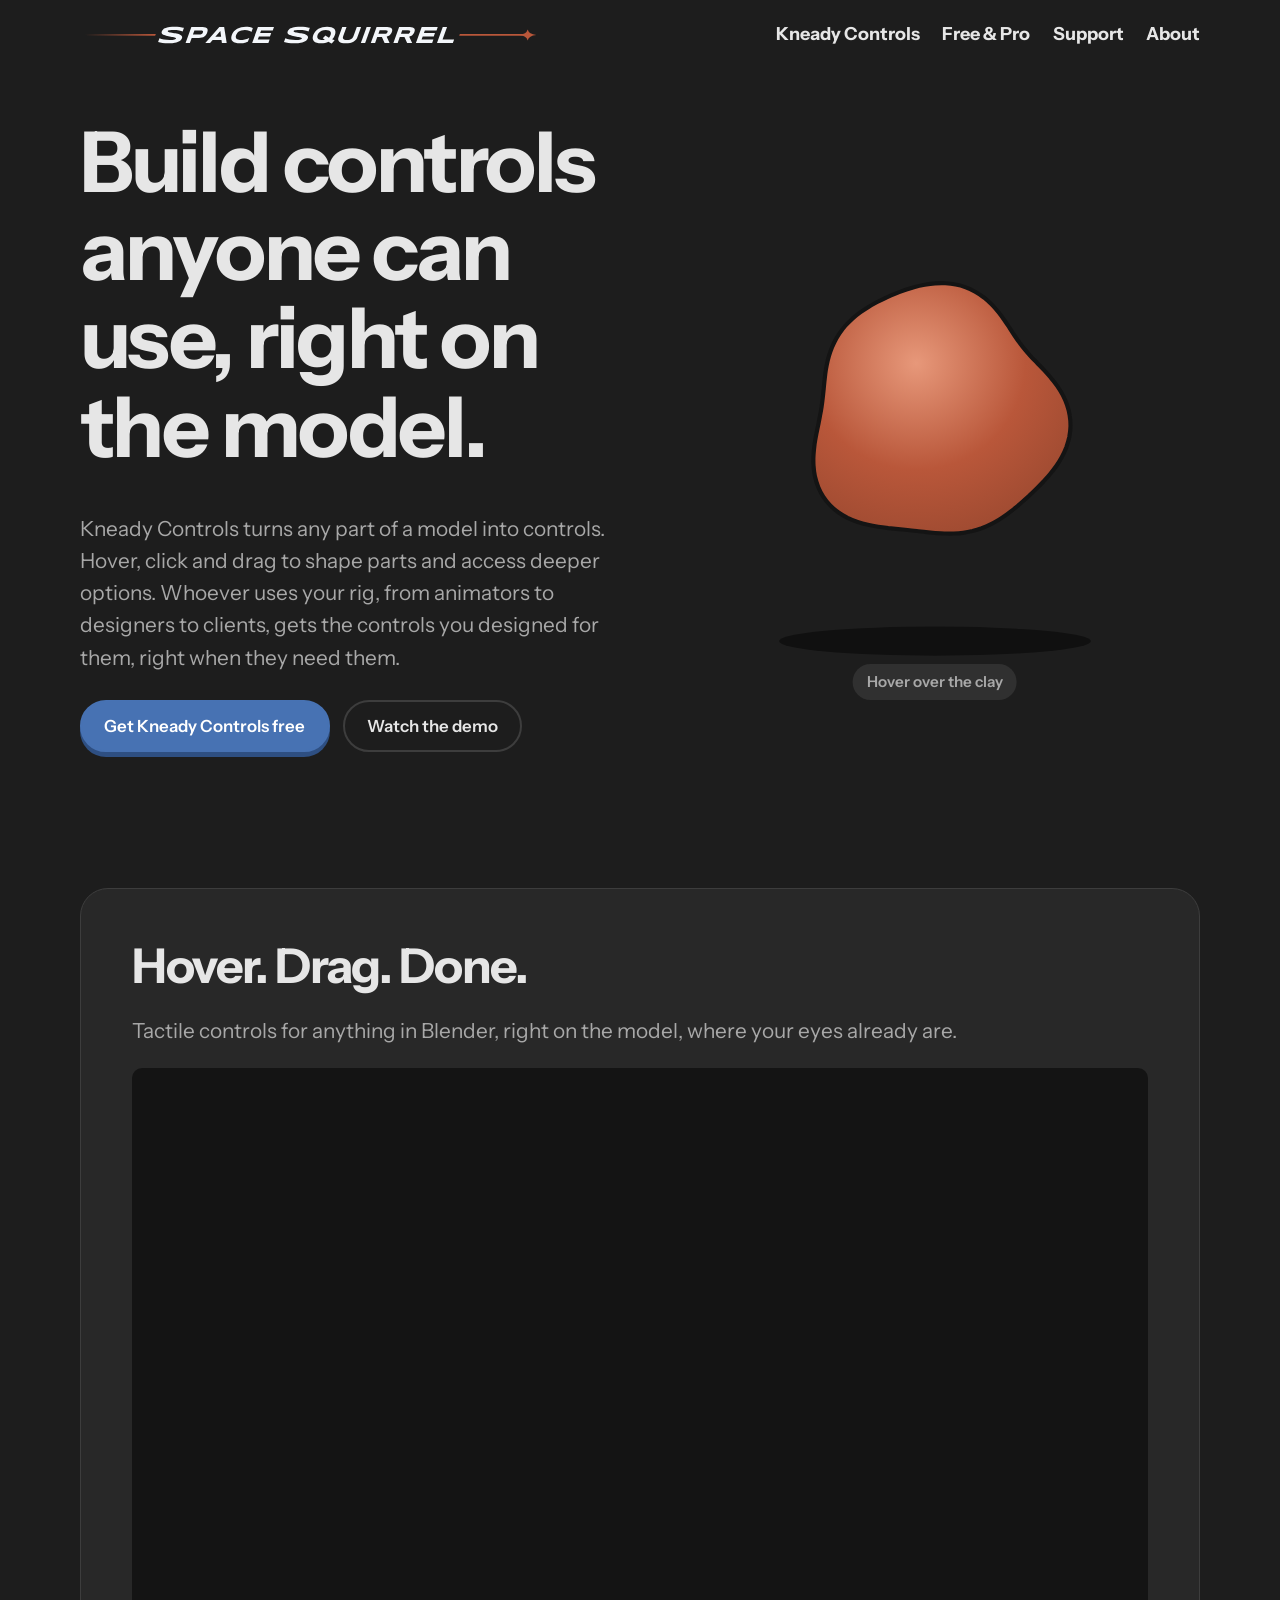
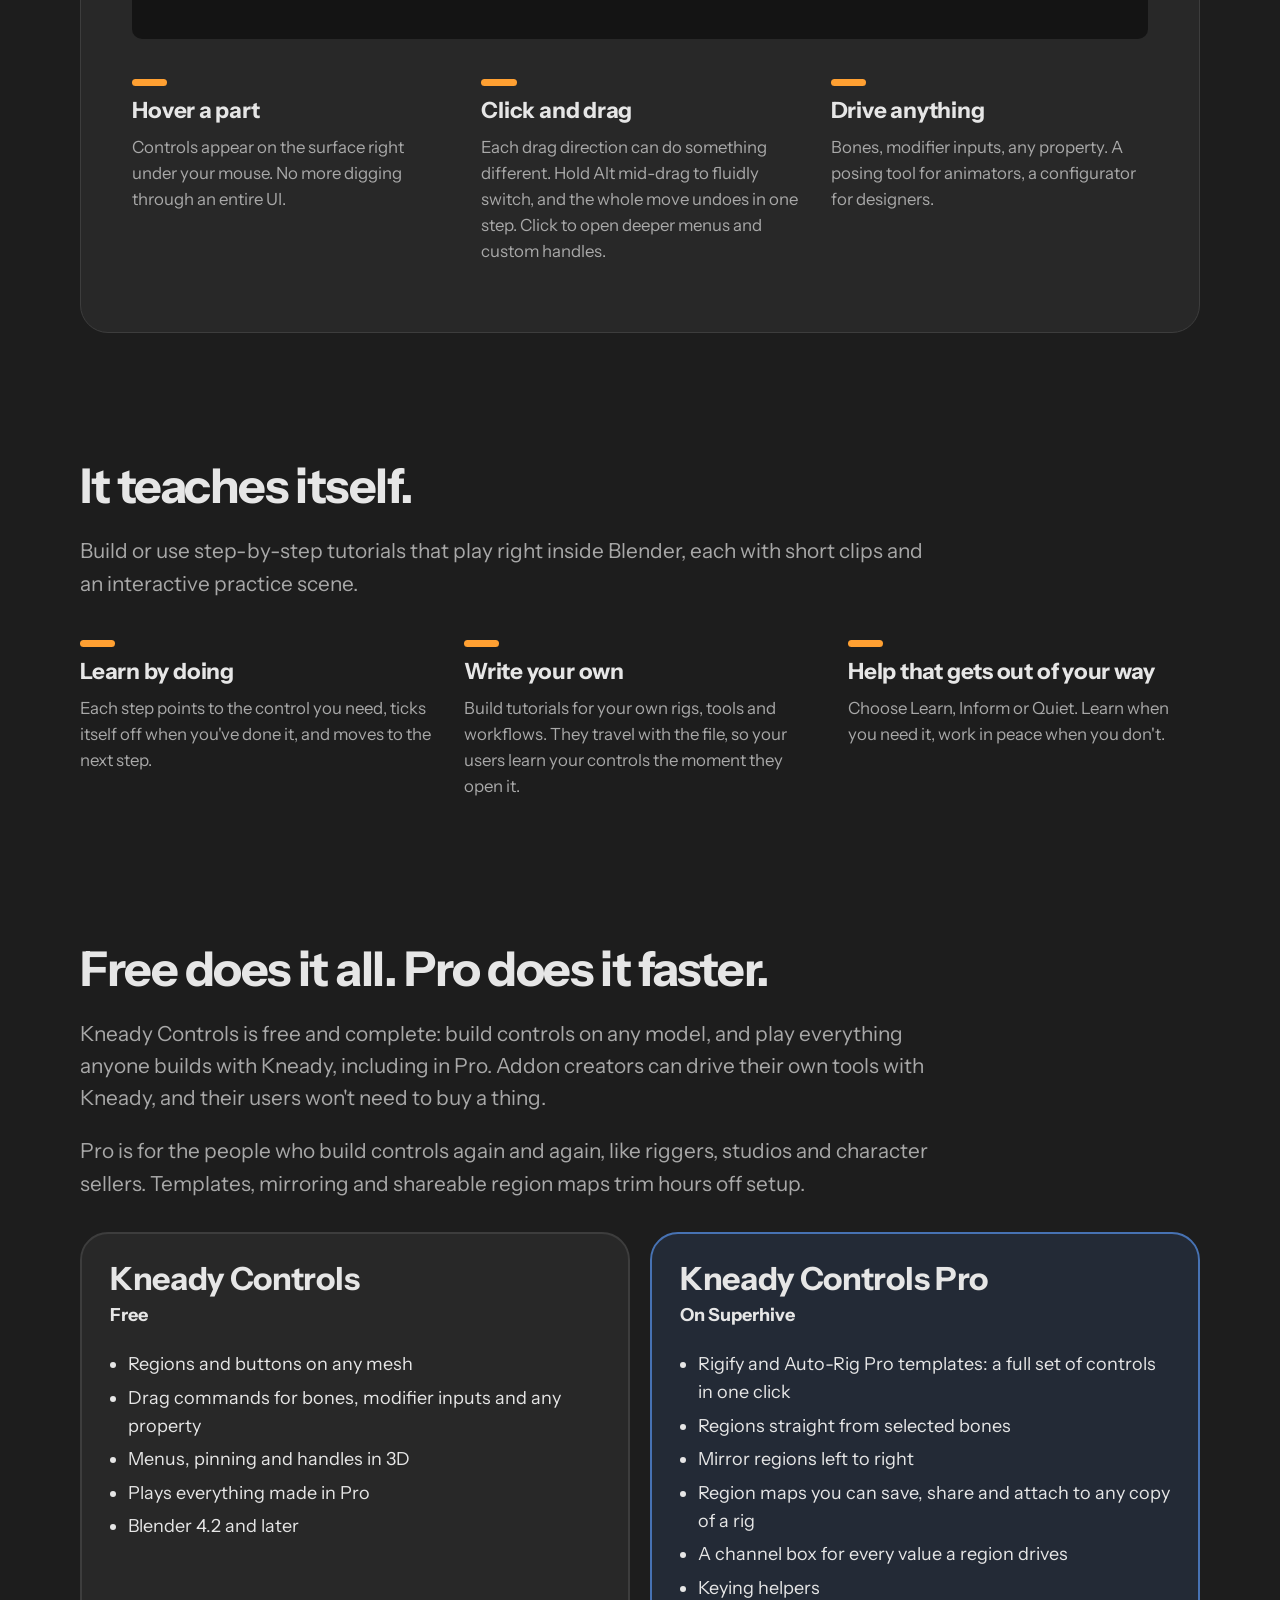
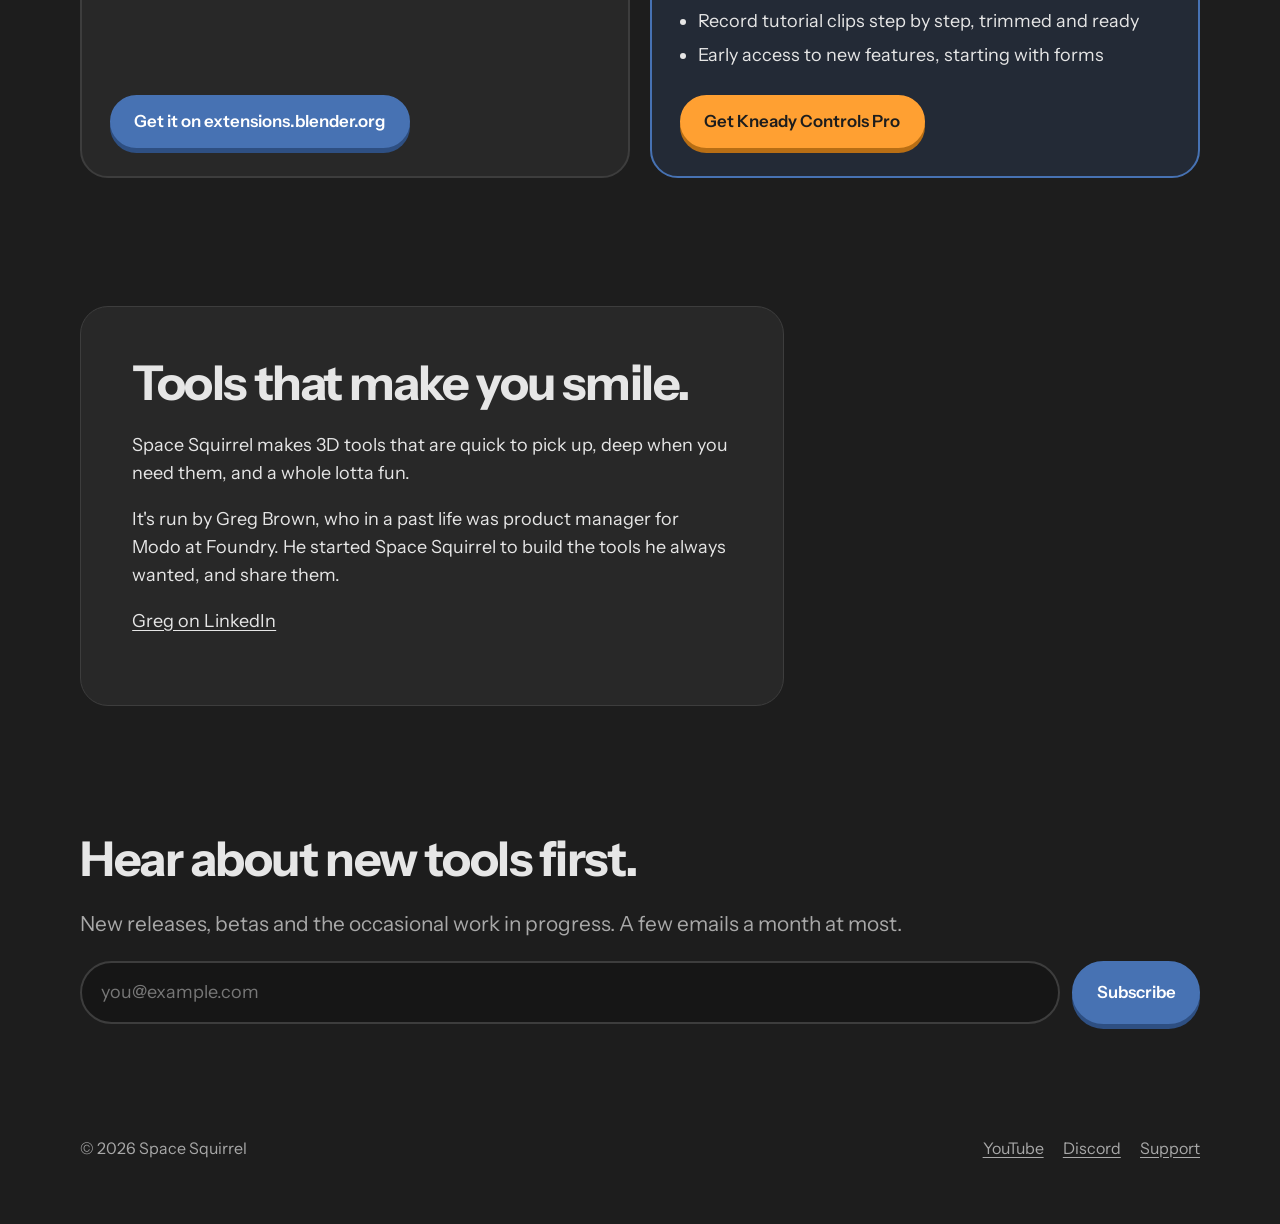
==== index.html @ d14e98fe "Update help levels copy Co-Authored-By: Claude Opus 5.5 <noreply@anthropic.com> Claude-Session: http" ====
<!doctype html>
<html lang="en">
<head>
<meta charset="utf-8">
<meta name="viewport" content="width=device-width, initial-scale=1">
<title>Kneady Controls for Blender — Space Squirrel</title>
<meta name="description" content="Kneady Controls: tactile controls for anything in Blender. Hover any part of your model and drag to shape it. Free, with Kneady Controls Pro for riggers and studios.">
<link rel="icon" href="favicon.svg" type="image/svg+xml">
<meta property="og:title" content="Kneady Controls — build controls anyone can use, right on the model">
<meta property="og:description" content="Hover any part of your model and drag to shape it. Free on extensions.blender.org.">
<meta property="og:url" content="https://spacesquirrel.studio/">
<link rel="preconnect" href="https://fonts.googleapis.com">
<link rel="preconnect" href="https://fonts.gstatic.com" crossorigin>
<link href="https://fonts.googleapis.com/css2?family=Instrument+Sans:wght@400;500;600;700&display=swap" rel="stylesheet">
<link rel="stylesheet" href="style.css?v=943200">
</head>
<body>
<div class="wrap">
  <header class="site-head">
    <a class="wordmark" href="/"><img src="brand/spacesquirrel_wordmark_white_terra.svg" alt="Space Squirrel" height="30"></a>
    <nav class="site-nav" aria-label="Main">
      <a href="#kneady">Kneady Controls</a>
      <a href="#pricing">Free &amp; Pro</a>
      <a href="support.html">Support</a>
      <a href="#about">About</a>
    </nav>
  </header>

  <main>
    <section class="hero" aria-labelledby="hero-title">
      <div>
        <h1 id="hero-title">Build controls anyone can use, right on the model.</h1>
        <p class="lede">Kneady Controls turns any part of a model into controls. Hover, click and drag to shape parts and access deeper options. Whoever uses your rig, from animators to designers to clients, gets the controls you designed for them, right when they need them.</p>
        <div class="actions">
          <!-- TODO: link to the Kneady page on extensions.blender.org -->
          <a class="btn btn-main" href="#pricing">Get Kneady Controls free</a>
          <a class="btn btn-quiet" href="#kneady">Watch the demo</a>
        </div>
      </div>
      <div class="clay-stage" tabindex="0" role="application" aria-label="A Kneady control to try: arrow keys squash and stretch the clay, Enter opens the shape palette, 1 to 4 pick a shape">
        <svg viewBox="0 0 500 500" aria-hidden="true">
          <defs>
            <radialGradient id="clayLight" cx="0.4" cy="0.32" r="0.85">
              <stop offset="0" stop-color="#E7987A"/>
              <stop offset="0.5" stop-color="#B9573A"/>
              <stop offset="1" stop-color="#93452D"/>
            </radialGradient>
          </defs>
          <ellipse cx="250" cy="452" rx="150" ry="14" fill="#000" opacity=".45"/>
          <path id="clay" fill="url(#clayLight)" stroke="#141414" stroke-width="4" stroke-linejoin="round" stroke-miterlimit="12"/>
          <g id="clayButton" transform="translate(250,235)" role="button" aria-label="Change shape">
            <circle r="30" fill="#E6E6E6" stroke="#141414" stroke-width="4"/>
            <path id="clayButtonIcon" fill="#B9573A"/>
          </g>
        </svg>
        <span class="clay-hint">Hover over the clay</span>
      </div>
    </section>

    <section id="kneady" aria-labelledby="kneady-title">
      <div class="band">
        <h2 id="kneady-title">Hover. Drag. Done.</h2>
        <p class="lede">Tactile controls for anything in Blender, right on the model, where your eyes already are.</p>
        <!-- TODO: replace VIDEO_ID with the demo video's YouTube ID -->
        <iframe class="video" src="https://www.youtube-nocookie.com/embed/VIDEO_ID" title="Kneady Controls demo" loading="lazy" allow="accelerometer; encrypted-media; gyroscope; picture-in-picture" allowfullscreen></iframe>
        <div class="does">
          <div>
            <h3>Hover a part</h3>
            <p>Controls appear on the surface right under your mouse. No more digging through an entire UI.</p>
          </div>
          <div>
            <h3>Click and drag</h3>
            <p>Each drag direction can do something different. Hold Alt mid-drag to fluidly switch, and the whole move undoes in one step. Click to open deeper menus and custom handles.</p>
          </div>
          <div>
            <h3>Drive anything</h3>
            <p>Bones, modifier inputs, any property. A posing tool for animators, a configurator for designers.</p>
          </div>
        </div>
      </div>
    </section>

    <section id="tutorials" aria-labelledby="tutorials-title">
      <h2 id="tutorials-title">It teaches itself.</h2>
      <p class="lede">Build or use step-by-step tutorials that play right inside Blender, each with short clips and an interactive practice scene.</p>
      <div class="does">
        <div>
          <h3>Learn by doing</h3>
          <p>Each step points to the control you need, ticks itself off when you've done it, and moves to the next step.</p>
        </div>
        <div>
          <h3>Write your own</h3>
          <p>Build tutorials for your own rigs, tools and workflows. They travel with the file, so your users learn your controls the moment they open it.</p>
        </div>
        <div>
          <h3>Help that gets out of your way</h3>
          <p>Choose Learn, Inform or Quiet. Learn when you need it, work in peace when you don't.</p>
        </div>
      </div>
    </section>

    <section id="pricing" aria-labelledby="pricing-title">
      <h2 id="pricing-title">Free does it all. Pro does it faster.</h2>
      <p class="lede">Kneady Controls is free and complete: build controls on any model, and play everything anyone builds with Kneady, including in Pro. Addon creators can drive their own tools with Kneady, and their users won't need to buy a thing.</p>
      <p class="lede">Pro is for the people who build controls again and again, like riggers, studios and character sellers. Templates, mirroring and shareable region maps trim hours off setup.</p>
      <div class="tiers">
        <div class="tier">
          <h3>Kneady Controls</h3>
          <p class="price">Free</p>
          <ul>
            <li>Regions and buttons on any mesh</li>
            <li>Drag commands for bones, modifier inputs and any property</li>
            <li>Menus, pinning and handles in 3D</li>
            <li>Plays everything made in Pro</li>
            <li>Blender 4.2 and later</li>
          </ul>
          <!-- TODO: link to the Kneady page on extensions.blender.org -->
          <a class="btn btn-main" href="#">Get it on extensions.blender.org</a>
        </div>
        <div class="tier tier-pro">
          <h3>Kneady Controls Pro</h3>
          <p class="price">On Superhive</p>
          <ul>
            <li>Rigify and Auto-Rig Pro templates: a full set of controls in one click</li>
            <li>Regions straight from selected bones</li>
            <li>Mirror regions left to right</li>
            <li>Region maps you can save, share and attach to any copy of a rig</li>
            <li>A channel box for every value a region drives</li>
            <li>Keying helpers</li>
            <li>Record tutorial clips step by step, trimmed and ready</li>
            <li>Early access to new features, starting with forms</li>
          </ul>
          <!-- TODO: link to the Kneady Pro listing on Superhive -->
          <a class="btn btn-main" href="#">Get Kneady Controls Pro</a>
        </div>
      </div>
    </section>

    <section id="about" aria-labelledby="about-title">
      <div class="band about">
        <div>
          <h2 id="about-title">Tools that make you smile.</h2>
          <p>Space Squirrel makes 3D tools that are quick to pick up, deep when you need them, and a whole lotta fun.</p>
          <p>It's run by Greg Brown, who in a past life was product manager for Modo at Foundry. He started Space Squirrel to build the tools he always wanted, and share them.</p>
          <p class="about-links"><a href="https://www.linkedin.com/in/greg-brown-techevangelist">Greg on LinkedIn</a><!-- TODO: second link once the page exists --></p>
        </div>
      </div>
    </section>

    <section class="signup" aria-labelledby="signup-title">
      <h2 id="signup-title">Hear about new tools first.</h2>
      <p class="lede">New releases, betas and the occasional work in progress. A few emails a month at most.</p>
      <!-- TODO: point action at the mailing-list service (e.g. Buttondown's embed-subscribe URL) -->
      <form action="#" method="post">
        <label for="email">Email address</label>
        <input id="email" type="email" name="email" placeholder="you@example.com" required autocomplete="email">
        <button class="btn btn-main" type="submit">Subscribe</button>
      </form>
    </section>
  </main>

  <footer class="site-foot">
    <span>© 2026 Space Squirrel</span>
    <nav aria-label="Elsewhere">
      <!-- TODO: YouTube channel URL -->
      <a href="#">YouTube</a>
      <a href="https://discord.gg/cDD3acK6bM">Discord</a>
      <a href="support.html">Support</a>
    </nav>
  </footer>
</div>
<script src="clay.js?v=943200"></script>
</body>
</html>
---- style.css ----
:root{
  --sky:#1D1D1D; --sky-deep:#3A3A3A; --paper:#282828; --raised:#303030; --line:#3D3D3D;
  --ink:#E6E6E6; --ink-soft:#A8A8A8;
  --clay:#4772B3; --clay-dark:#2E4F82; --acorn:#FFA032; --blush:#E98A6B;
  --radius-lg:28px; --radius-sm:10px;
  --measure:62ch;
  --display:"Instrument Sans", "Helvetica Neue", Helvetica, Arial, sans-serif;
  --body:"Instrument Sans", "Helvetica Neue", Helvetica, Arial, sans-serif;
}
*{box-sizing:border-box}
html{scroll-behavior:smooth}
@media (prefers-reduced-motion:reduce){html{scroll-behavior:auto}}
body{margin:0;background:var(--sky);color:var(--ink);font:400 1.125rem/1.55 var(--body);-webkit-font-smoothing:antialiased}
img,iframe{max-width:100%;display:block}
a{color:#7FA6E0;text-underline-offset:.18em}
a:hover{color:var(--ink)}
:focus-visible{outline:3px solid var(--acorn);outline-offset:3px;border-radius:6px}
.wrap{width:min(1120px,100% - 2rem);margin-inline:auto}

/* header */
.site-head{display:flex;align-items:center;justify-content:space-between;gap:1rem;padding:1.25rem 0}
.wordmark{font:800 1.5rem/1 var(--display);letter-spacing:-.02em;color:var(--ink);text-decoration:none;display:flex;align-items:center;gap:.55rem}
.wordmark img{height:30px;width:auto;display:block}
@media (max-width:620px){.site-head{flex-direction:column;align-items:flex-start;gap:.9rem}.wordmark img{height:auto;width:min(100%,340px)}.site-nav{gap:.35rem 1rem;font-size:1rem}}
.site-nav{display:flex;gap:1.4rem;flex-wrap:wrap}
.site-nav a{color:var(--ink);text-decoration:none;font-weight:700}
.site-nav a:hover,.site-nav a[aria-current]{text-decoration:underline;text-decoration-thickness:3px;text-decoration-color:var(--acorn)}

/* type */
h1,h2,h3{font-family:var(--display);line-height:1.05;letter-spacing:-.03em;margin:0 0 .5em}
h1{font-size:clamp(2.75rem,7vw,5.25rem);font-weight:700}
h2{font-size:clamp(2rem,4vw,3rem);font-weight:700}
h3{font-size:1.4rem;font-weight:700;letter-spacing:-.01em}
p{margin:0 0 1em;max-width:var(--measure)}
.lede{font-size:1.3rem;color:var(--ink-soft)}

/* buttons */
.actions{display:flex;flex-wrap:wrap;gap:.8rem;margin-top:1.6rem}
.btn{display:inline-block;font:600 1.05rem/1 var(--body);padding:1rem 1.4rem;border-radius:999px;text-decoration:none;border:2px solid var(--line)}
.btn-main{background:var(--clay);color:#fff;border-color:var(--clay);box-shadow:0 5px 0 var(--clay-dark)}
.btn-main:hover{color:#fff;transform:translateY(2px);box-shadow:0 3px 0 var(--clay-dark)}
.btn-quiet{color:var(--ink);background:transparent}
.btn-quiet:hover{background:var(--raised);border-color:#555}
@media (prefers-reduced-motion:reduce){.btn-main:hover{transform:none}}

/* hero */
.hero{display:grid;grid-template-columns:1.05fr 1fr;align-items:center;gap:2rem;padding:3rem 0 4.5rem}
.hero p.lede{max-width:44ch}
.clay-stage{position:relative;aspect-ratio:1/1;max-width:520px;width:100%;justify-self:center;touch-action:none;border-radius:var(--radius-lg)}
.clay-stage svg{width:100%;height:100%;overflow:visible}
.clay-stage #clay{transition:stroke .15s,stroke-width .15s;cursor:grab}
.clay-stage.is-active #clay{stroke:#4772B3;stroke-width:7}
.clay-stage.is-dragging #clay{cursor:grabbing}
.clay-stage[data-axis="x"] #clay{cursor:ew-resize}
.clay-stage[data-axis="y"] #clay{cursor:ns-resize}
#clayButton{opacity:0;transform-box:fill-box;transform-origin:center;transition:opacity .15s;cursor:pointer;pointer-events:none}
.clay-stage.is-active #clayButton{opacity:1;pointer-events:auto}
#clayButton:hover circle{fill:#fff;stroke:#4772B3}
.clay-hint{position:absolute;left:50%;bottom:0;transform:translateX(-50%);font:600 .95rem/1.3 var(--body);color:var(--ink-soft);background:var(--raised);padding:.5rem .9rem;border-radius:999px;pointer-events:none;text-align:center;width:max-content;max-width:92%}
#clayPalette .ring-btn{transform:translate(0,0) scale(.3);opacity:0;pointer-events:none;transition:transform .18s ease-out,opacity .14s;cursor:pointer}
.clay-stage.palette-open #clayPalette .ring-btn{transform:translate(var(--tx),var(--ty)) scale(1);opacity:1;pointer-events:auto}
#clayPalette .ring-btn circle{fill:#E6E6E6;stroke:#141414;stroke-width:3.5}
#clayPalette .ring-btn path{fill:#B9573A}
#clayPalette .ring-btn:hover circle{fill:#fff;stroke:#4772B3}
#clayPalette .ring-btn.current circle{stroke:#4772B3;stroke-width:5}
.clay-stage.palette-open #clayButton circle{stroke:#4772B3}
@media (prefers-reduced-motion:reduce){.clay-stage #clay,#clayButton,#clayPalette .ring-btn{transition:none}}
@media (max-width:820px){.hero{grid-template-columns:1fr;padding-top:1.5rem}.clay-stage{max-width:380px}}

/* sections */
section{padding:4rem 0}
.band{background:var(--paper);border:1px solid var(--line);border-radius:var(--radius-lg);padding:clamp(1.5rem,4vw,3.5rem)}
.video{aspect-ratio:16/9;width:100%;border:0;border-radius:var(--radius-sm);background:#141414}
.does{display:grid;grid-template-columns:repeat(3,1fr);gap:2rem;margin-top:2.5rem}
.does p{font-size:1.05rem;color:var(--ink-soft)}
.does h3::before{content:"";display:block;width:2.2rem;height:.45rem;border-radius:99px;background:var(--acorn);margin-bottom:.8rem}
@media (max-width:820px){.does{grid-template-columns:1fr;gap:1.2rem}}

.split{display:grid;grid-template-columns:1fr 1fr;gap:2.5rem;align-items:start}
@media (max-width:820px){.split{grid-template-columns:1fr}}

/* free vs pro */
.tiers{display:grid;grid-template-columns:1fr 1fr;gap:1.25rem;margin-top:2rem}
.tier{border:2px solid var(--line);border-radius:var(--radius-lg);padding:1.75rem;background:var(--paper);display:flex;flex-direction:column;align-items:flex-start}
.tier .btn{margin-top:auto}
.tier-pro{background:#232A36;border-color:var(--clay)}
.tier-pro a{color:var(--acorn)}
.tier h3{font-size:2rem;margin-bottom:.2em}
.tier .price{font-weight:700;margin-bottom:1rem}
.tier ul{margin:0 0 1.25rem;padding-left:1.1rem}
.tier li{margin:.35rem 0}
.tier-pro .btn-main{background:var(--acorn);border-color:var(--acorn);color:#1D1D1D;box-shadow:0 5px 0 #B86E14}
.tier-pro .btn-main:hover{color:#1D1D1D;box-shadow:0 3px 0 #B86E14}
.fineprint{font-size:.95rem;color:var(--ink-soft);margin-top:1rem}
@media (max-width:820px){.tiers{grid-template-columns:1fr}}

/* about */
.about{max-width:44rem}
.portrait{width:120px;height:120px;border-radius:50%;background:var(--sky-deep);display:grid;place-items:center;font:700 2.6rem/1 var(--display);color:var(--ink)}

/* signup */
.signup form{display:flex;flex-wrap:wrap;gap:.75rem;margin-top:1.25rem}
.signup label{position:absolute;left:-9999px}
.signup input[type=email]{flex:1 1 260px;font:inherit;padding:.95rem 1.2rem;border-radius:999px;border:2px solid var(--line);background:#161616;color:var(--ink)}
.signup input[type=email]::placeholder{color:#777}
.signup button{cursor:pointer}

/* support page */
.checklist{padding-left:1.2rem}
.checklist li{margin:.4rem 0}
.steps{padding-left:1.4rem}
.steps li{margin:.5rem 0;padding-left:.3rem}
kbd{font:700 .9em var(--body);background:var(--raised);border:1px solid #555;border-bottom-width:3px;border-radius:6px;padding:.05em .4em}

/* footer */
.site-foot{padding:3rem 0 4rem;display:flex;flex-wrap:wrap;justify-content:space-between;gap:1rem;color:var(--ink-soft);font-size:1rem}
.site-foot nav{display:flex;gap:1.2rem;flex-wrap:wrap}
.site-foot a{color:var(--ink-soft)}
.about-links a{color:var(--ink);text-underline-offset:3px}.about-links a:hover{color:#fff}
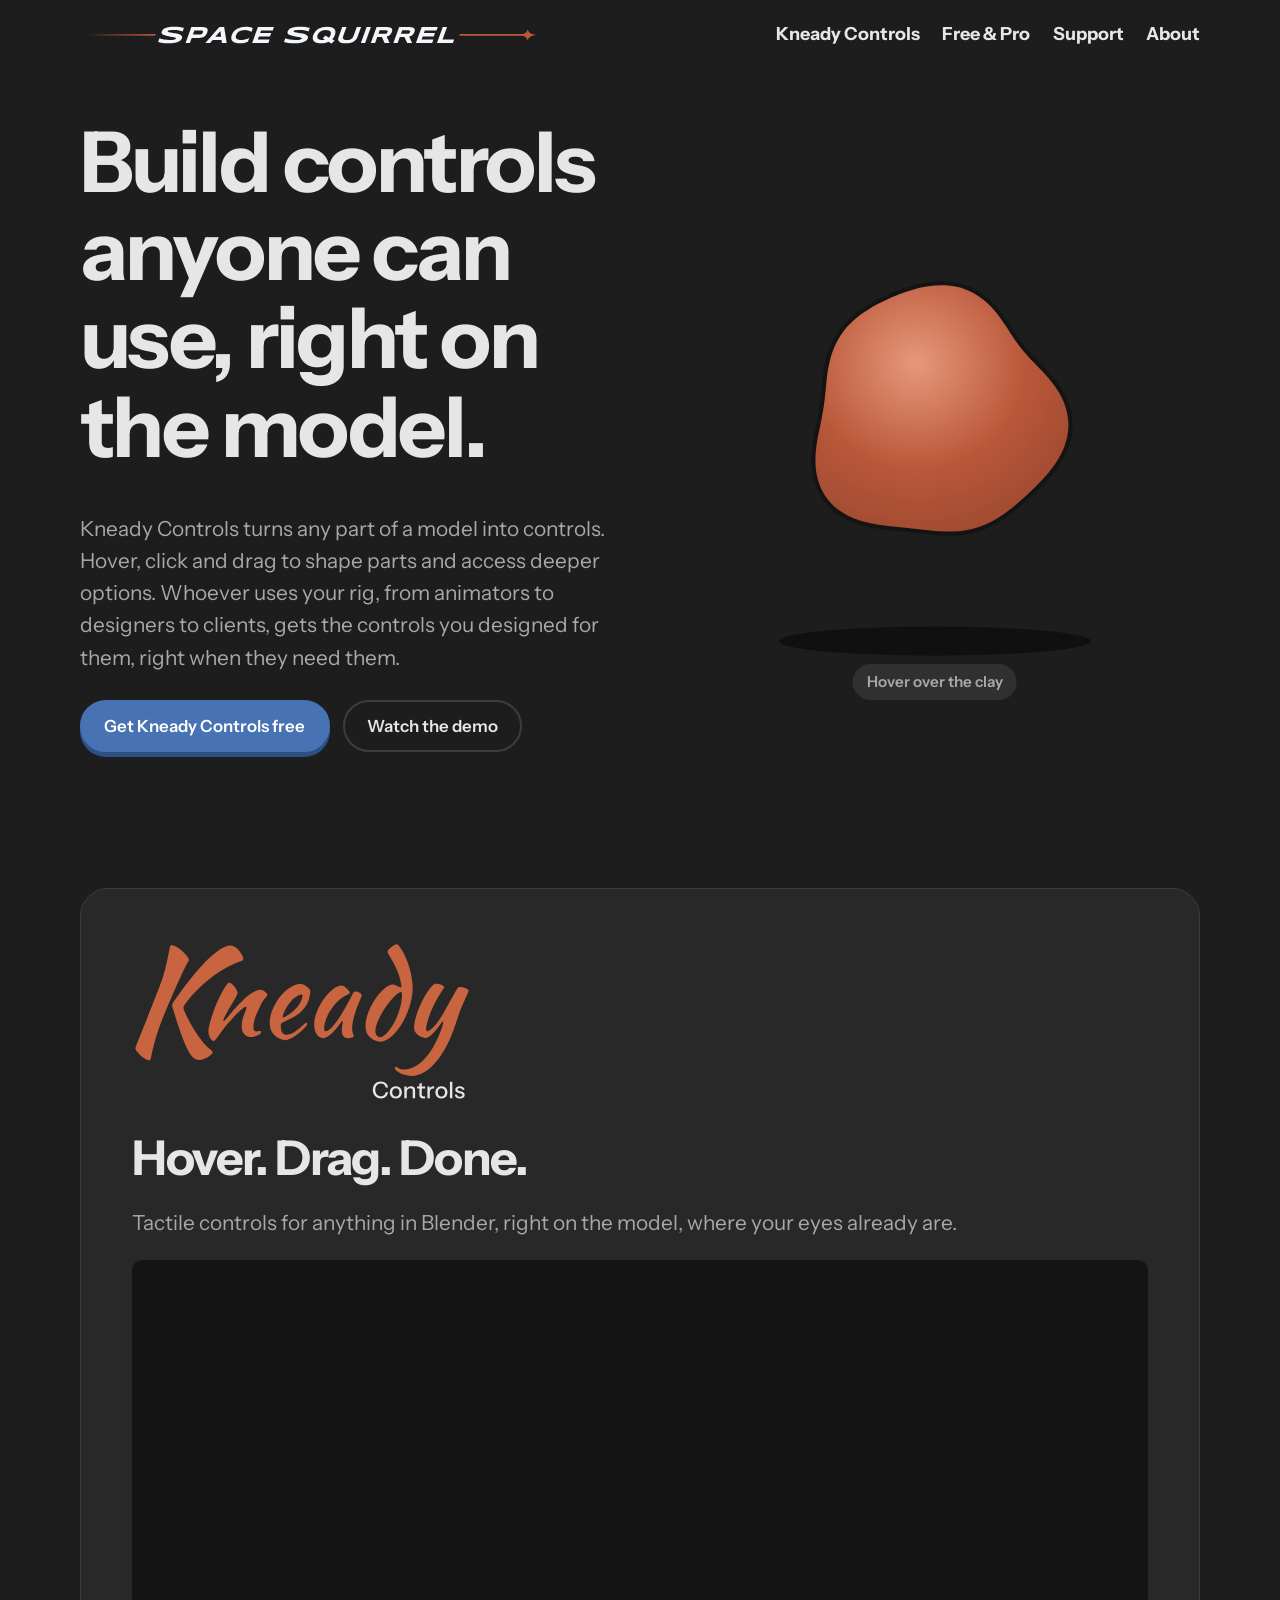
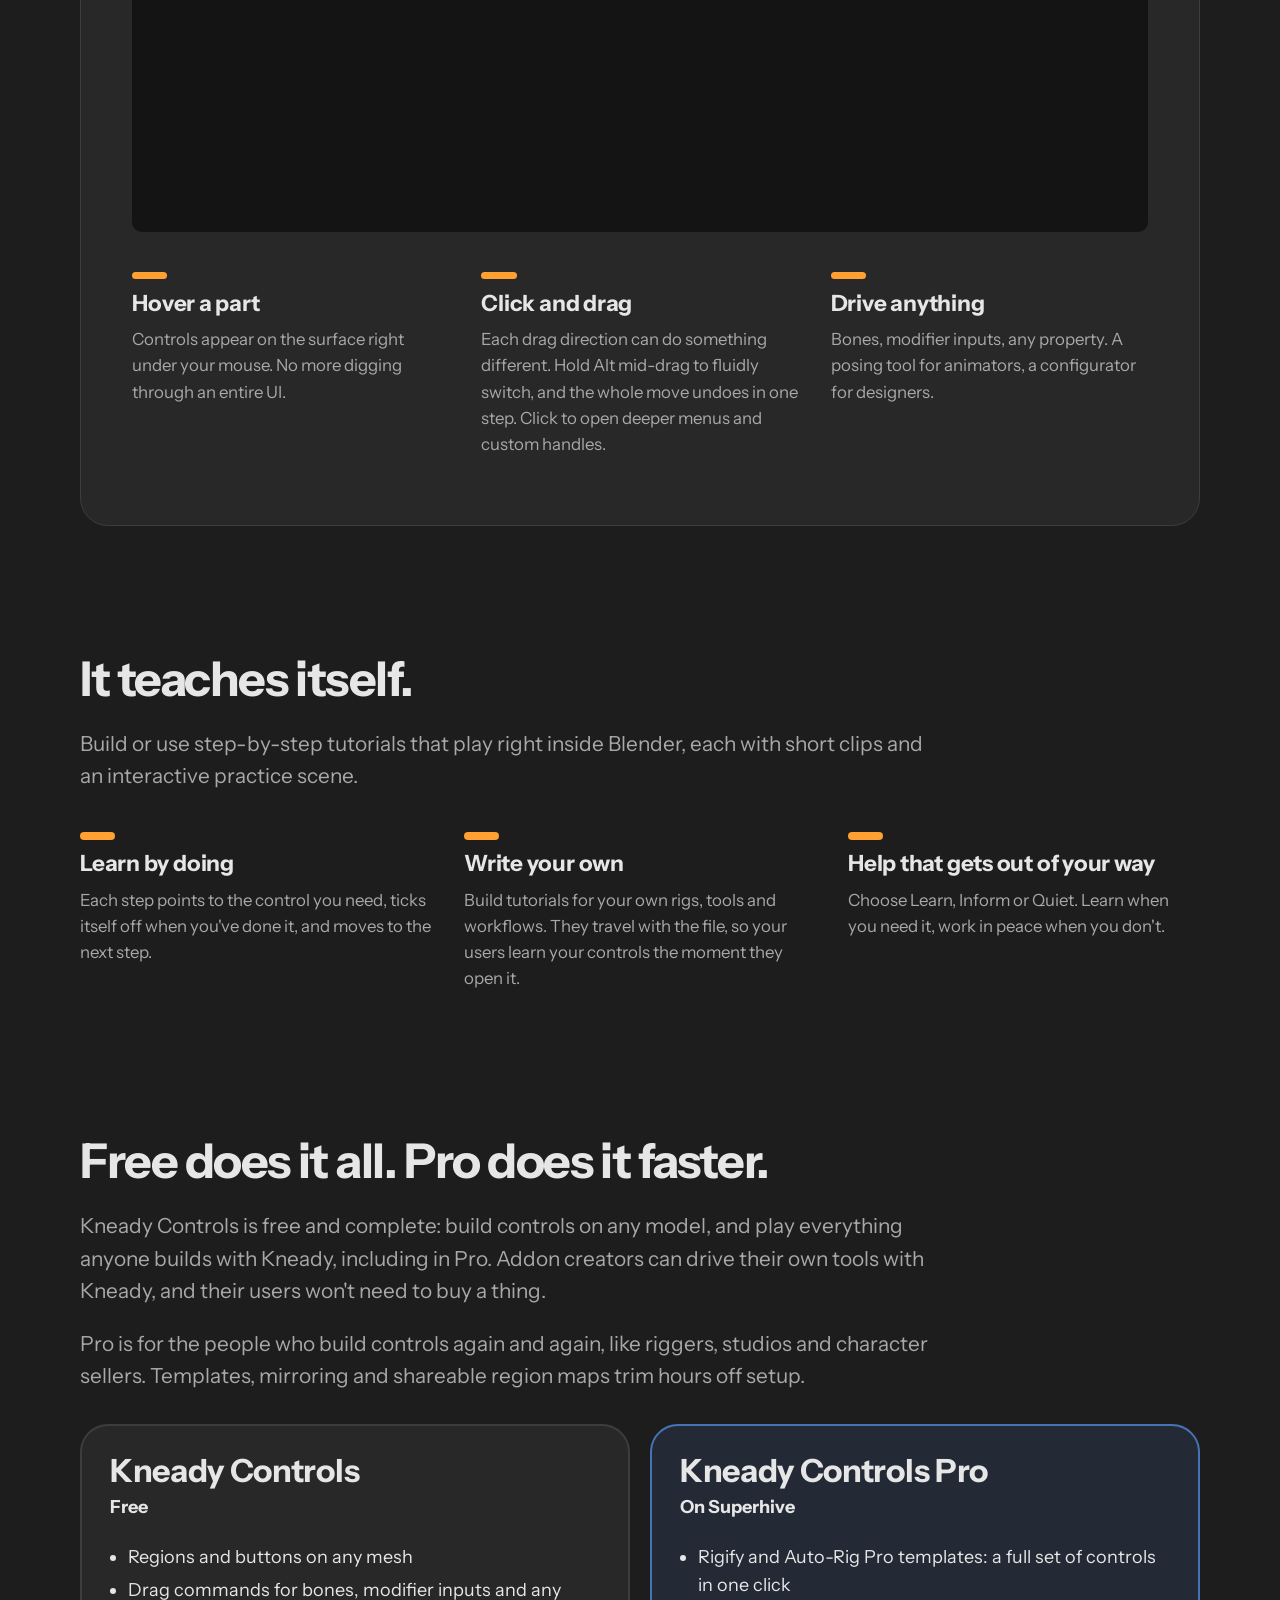
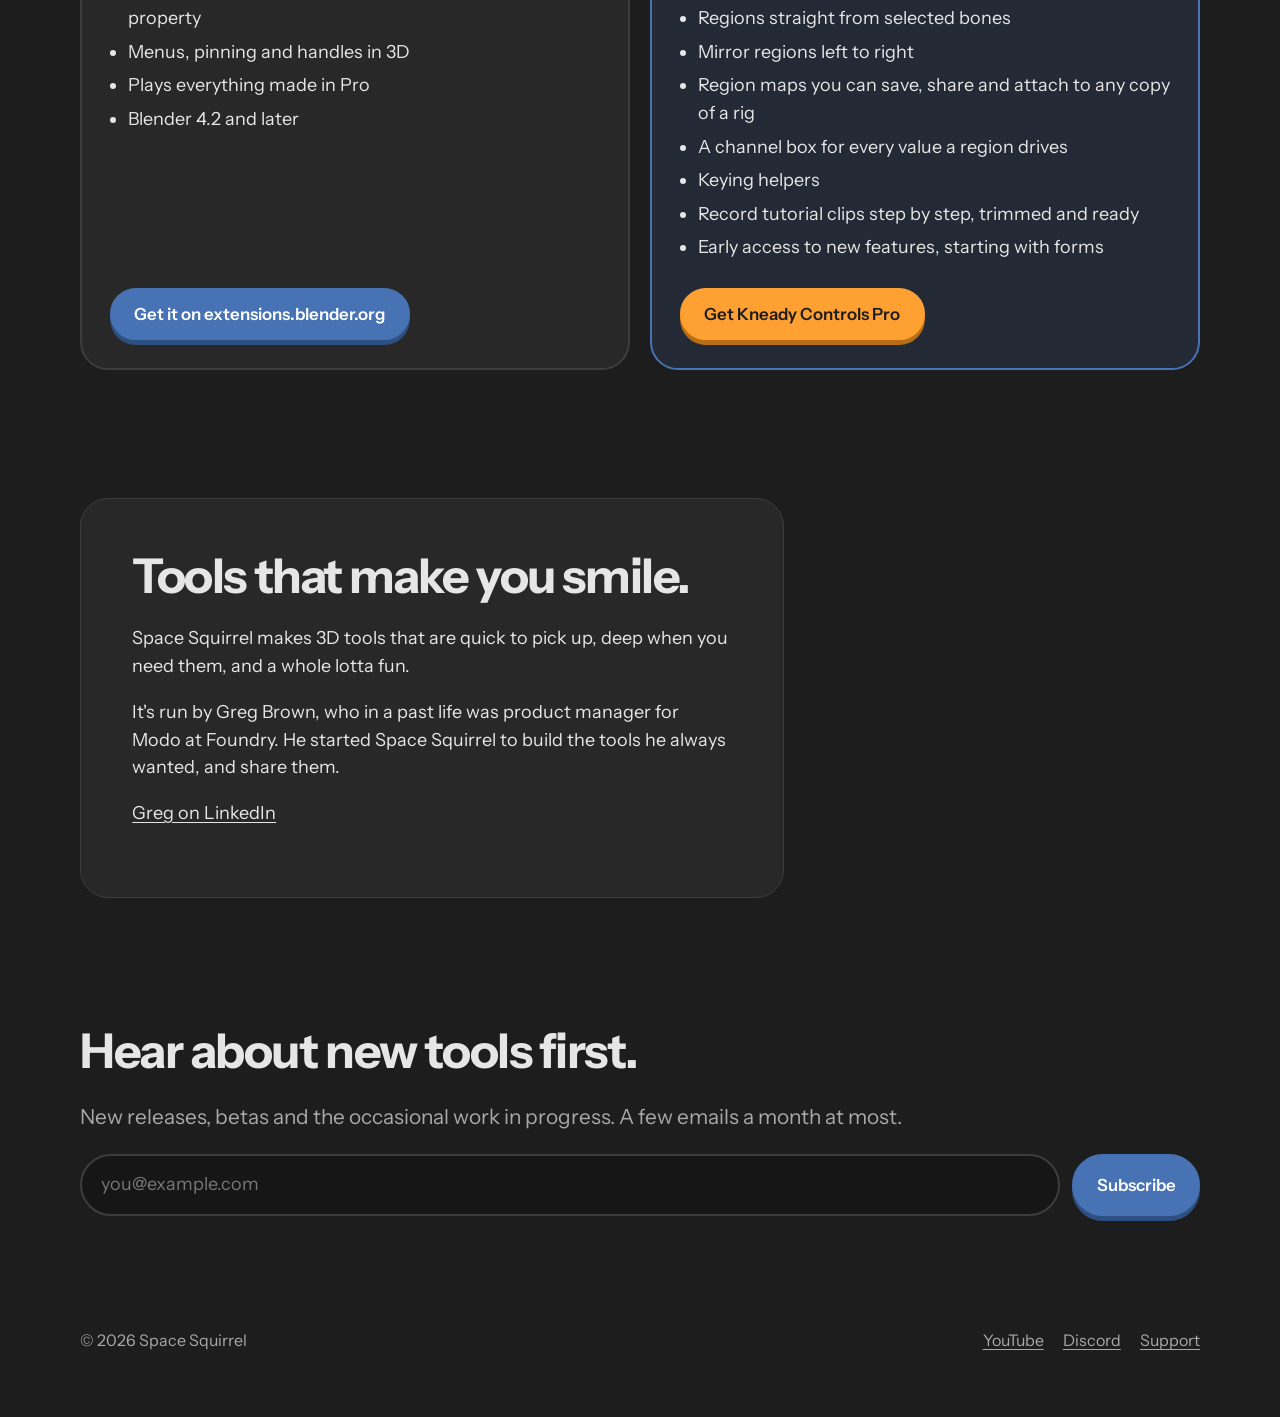
==== commit 19567865: "Add Kneady Controls logo to Kneady section Co-Authored-By: Claude Opus 5.5 <noreply@anthropic.com> C" ====
--- a/index.html
+++ b/index.html
@@ -12,7 +12,7 @@
 <link rel="preconnect" href="https://fonts.googleapis.com">
 <link rel="preconnect" href="https://fonts.gstatic.com" crossorigin>
 <link href="https://fonts.googleapis.com/css2?family=Instrument+Sans:wght@400;500;600;700&display=swap" rel="stylesheet">
-<link rel="stylesheet" href="style.css?v=943200">
+<link rel="stylesheet" href="style.css?v=943300">
 </head>
 <body>
 <div class="wrap">
@@ -59,6 +59,7 @@
 
     <section id="kneady" aria-labelledby="kneady-title">
       <div class="band">
+        <img class="product-logo" src="brand/kneady_controls_dark.svg" alt="Kneady Controls" width="1000" height="484">
         <h2 id="kneady-title">Hover. Drag. Done.</h2>
         <p class="lede">Tactile controls for anything in Blender, right on the model, where your eyes already are.</p>
         <!-- TODO: replace VIDEO_ID with the demo video's YouTube ID -->
@@ -169,6 +170,6 @@
     </nav>
   </footer>
 </div>
-<script src="clay.js?v=943200"></script>
+<script src="clay.js?v=943300"></script>
 </body>
 </html>
--- a/style.css
+++ b/style.css
@@ -117,3 +117,4 @@
 .site-foot nav{display:flex;gap:1.2rem;flex-wrap:wrap}
 .site-foot a{color:var(--ink-soft)}
 .about-links a{color:var(--ink);text-underline-offset:3px}.about-links a:hover{color:#fff}
+.product-logo{display:block;width:min(100%,340px);height:auto;margin:0 0 1.75rem}
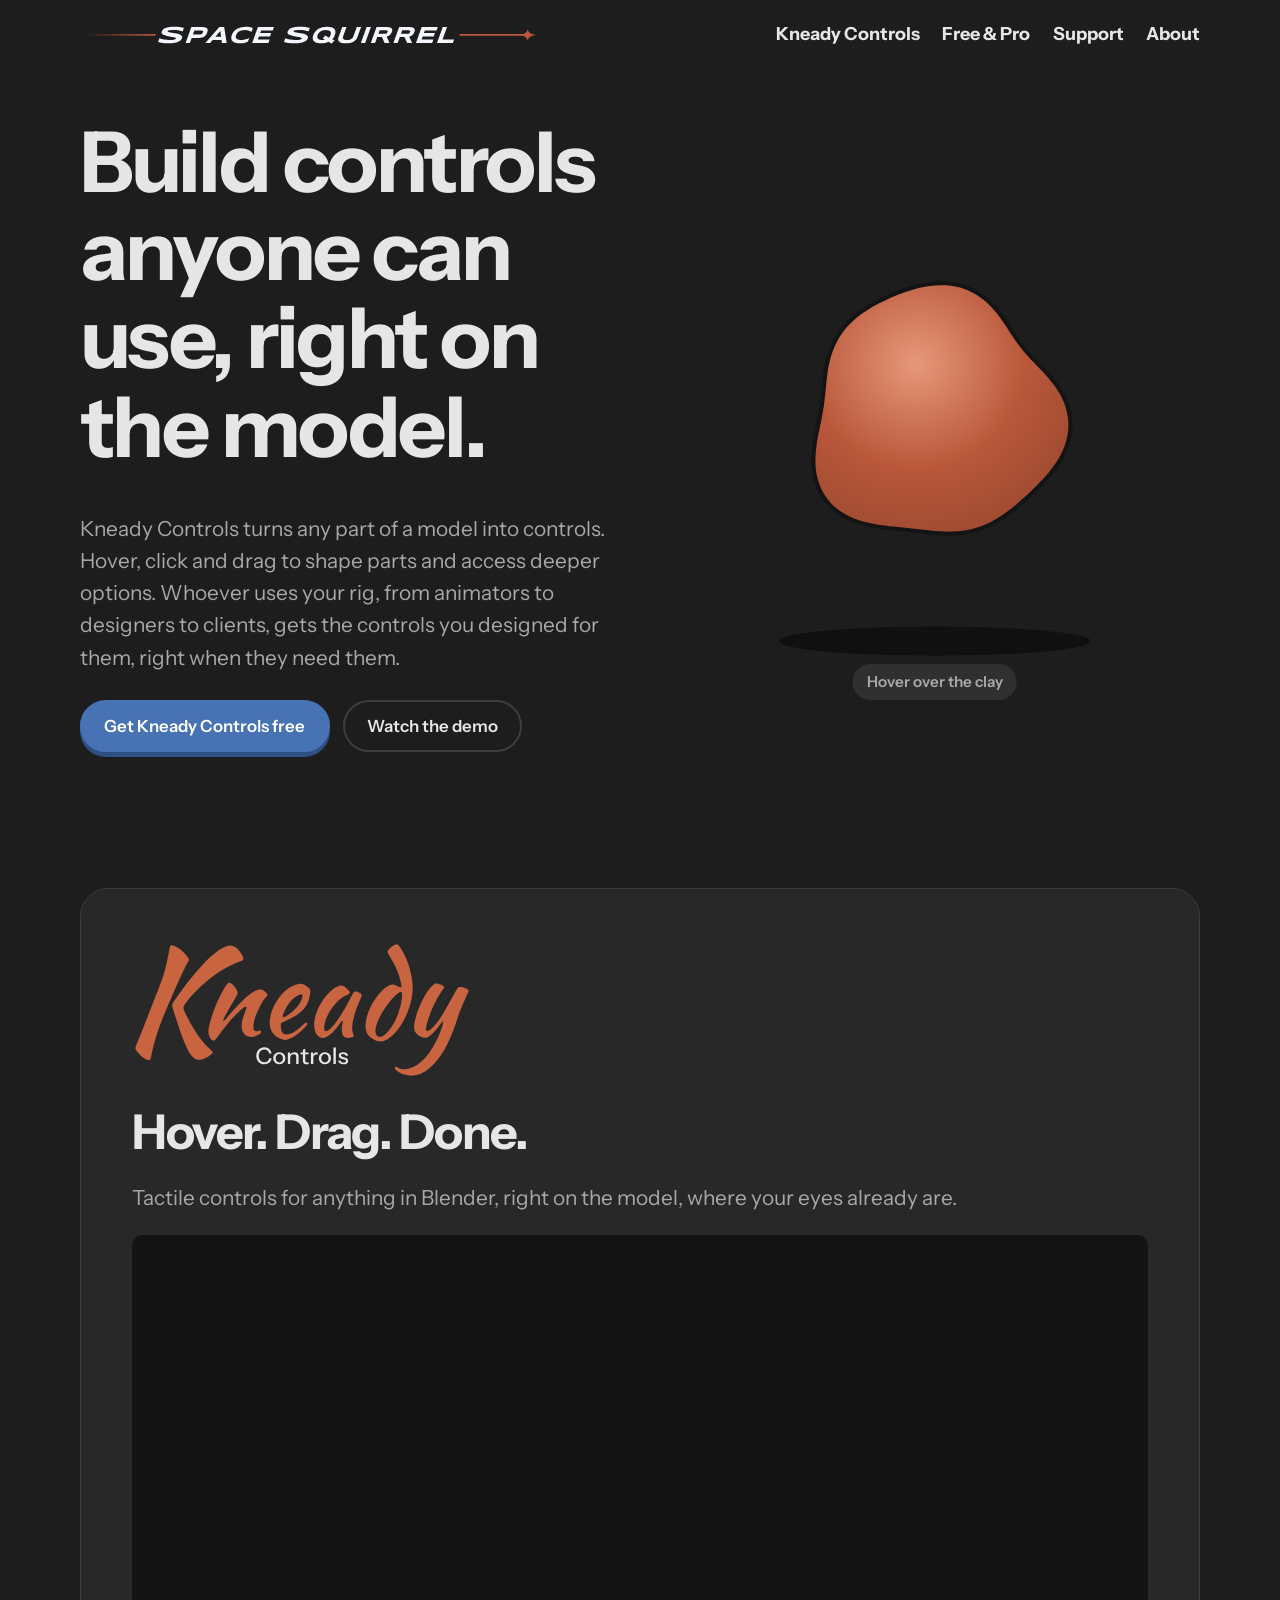
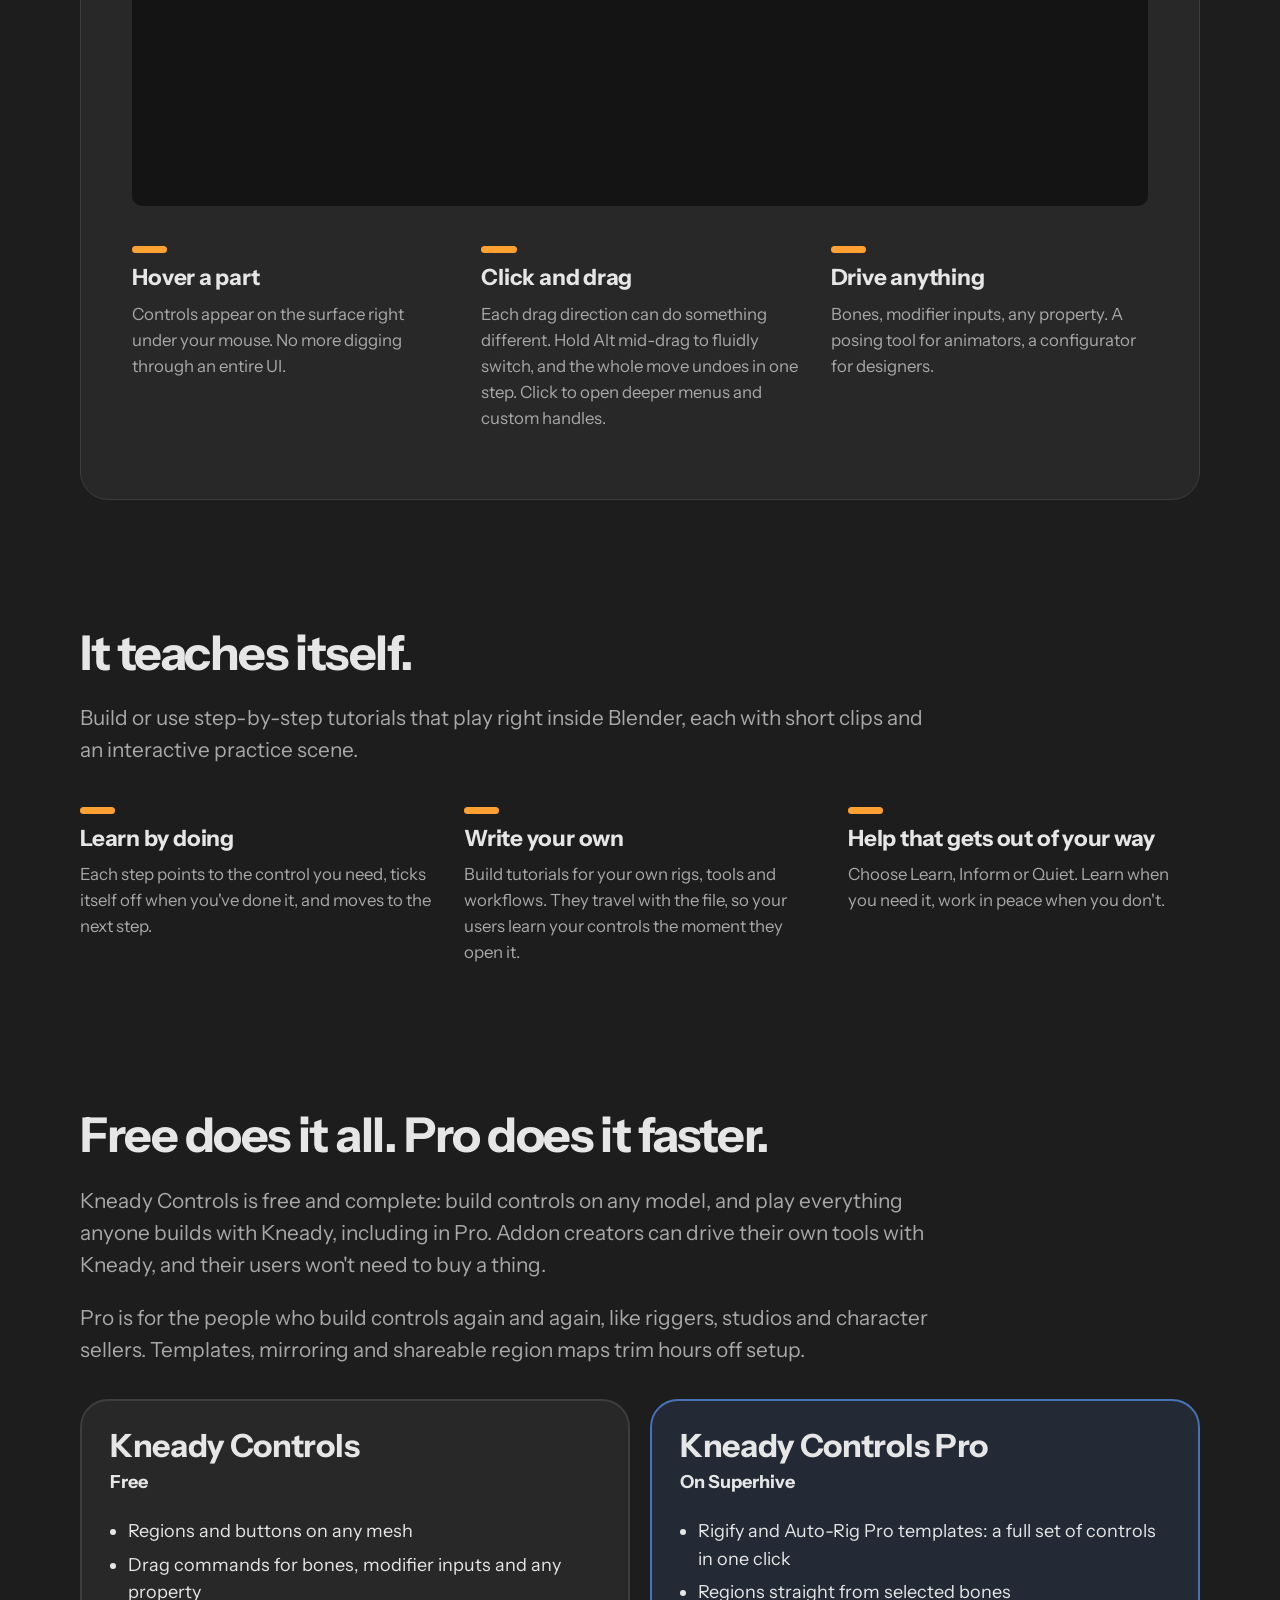
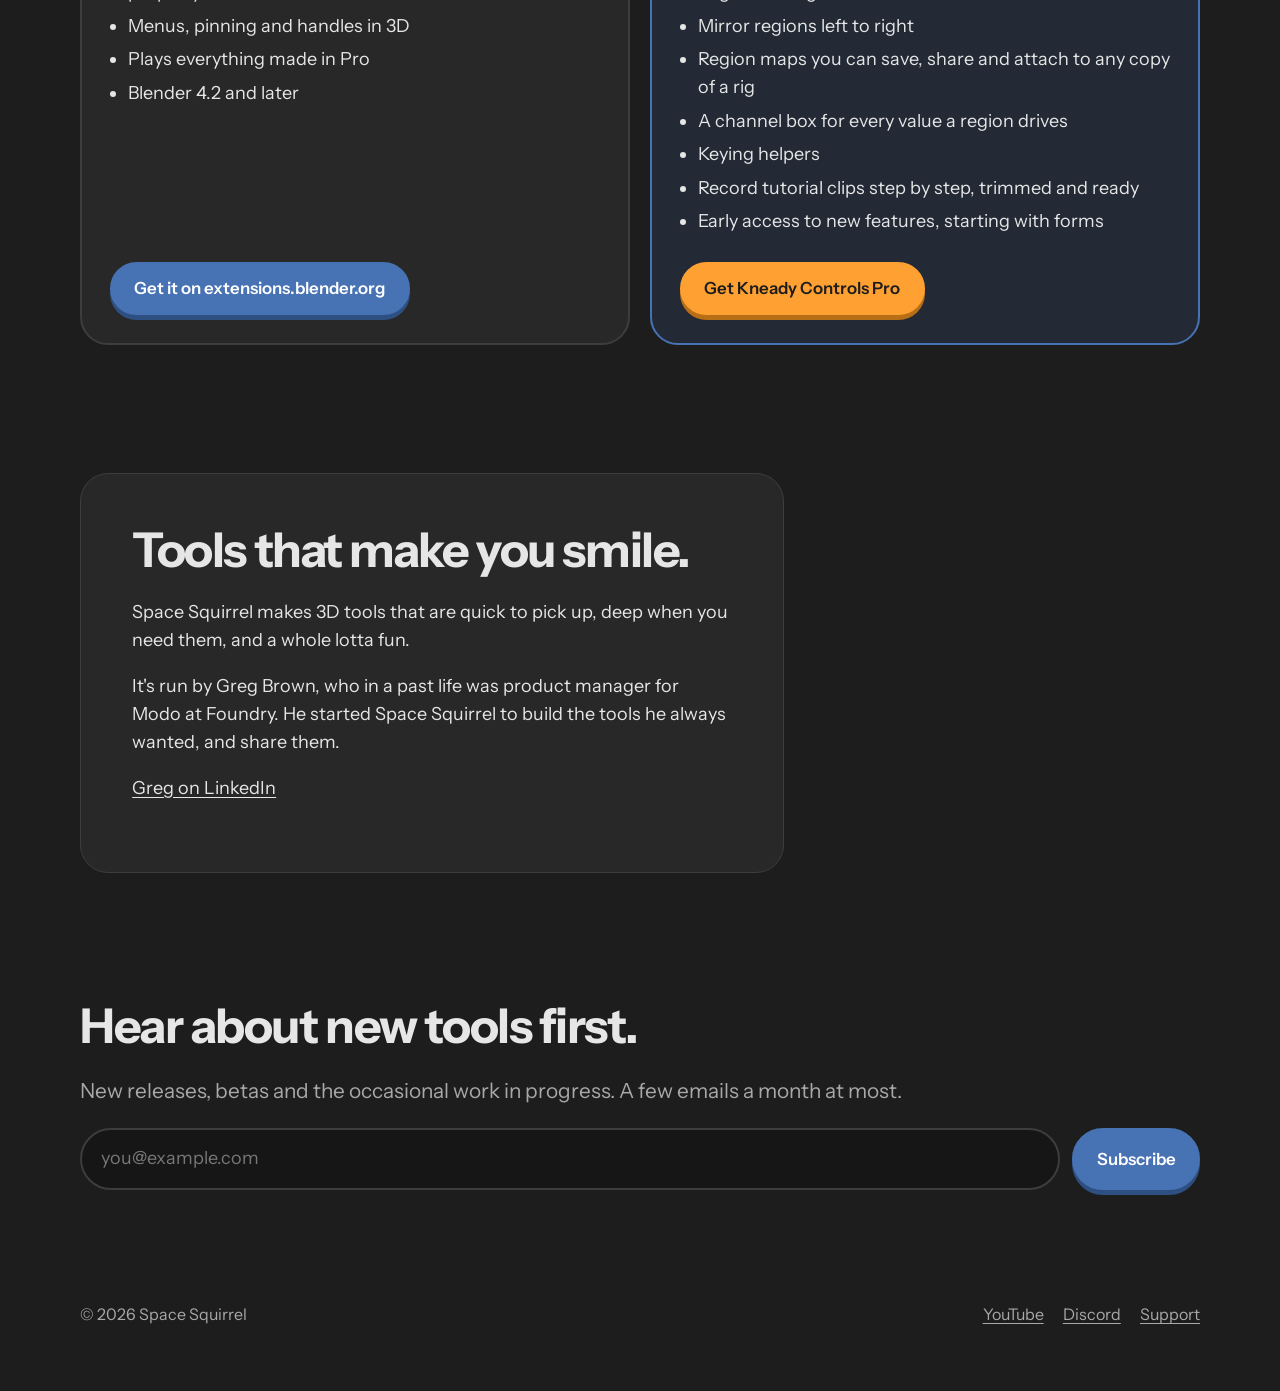
==== commit cde4f6cf: "Tuck Controls label between K and y Co-Authored-By: Claude Opus 5.5 <noreply@anthropic.com> Claude-S" ====
--- a/index.html
+++ b/index.html
@@ -12,7 +12,7 @@
 <link rel="preconnect" href="https://fonts.googleapis.com">
 <link rel="preconnect" href="https://fonts.gstatic.com" crossorigin>
 <link href="https://fonts.googleapis.com/css2?family=Instrument+Sans:wght@400;500;600;700&display=swap" rel="stylesheet">
-<link rel="stylesheet" href="style.css?v=943300">
+<link rel="stylesheet" href="style.css?v=943400">
 </head>
 <body>
 <div class="wrap">
@@ -59,7 +59,7 @@
 
     <section id="kneady" aria-labelledby="kneady-title">
       <div class="band">
-        <img class="product-logo" src="brand/kneady_controls_dark.svg" alt="Kneady Controls" width="1000" height="484">
+        <img class="product-logo" src="brand/kneady_controls_dark.svg" alt="Kneady Controls" width="1000" height="408">
         <h2 id="kneady-title">Hover. Drag. Done.</h2>
         <p class="lede">Tactile controls for anything in Blender, right on the model, where your eyes already are.</p>
         <!-- TODO: replace VIDEO_ID with the demo video's YouTube ID -->
@@ -170,6 +170,6 @@
     </nav>
   </footer>
 </div>
-<script src="clay.js?v=943300"></script>
+<script src="clay.js?v=943400"></script>
 </body>
 </html>
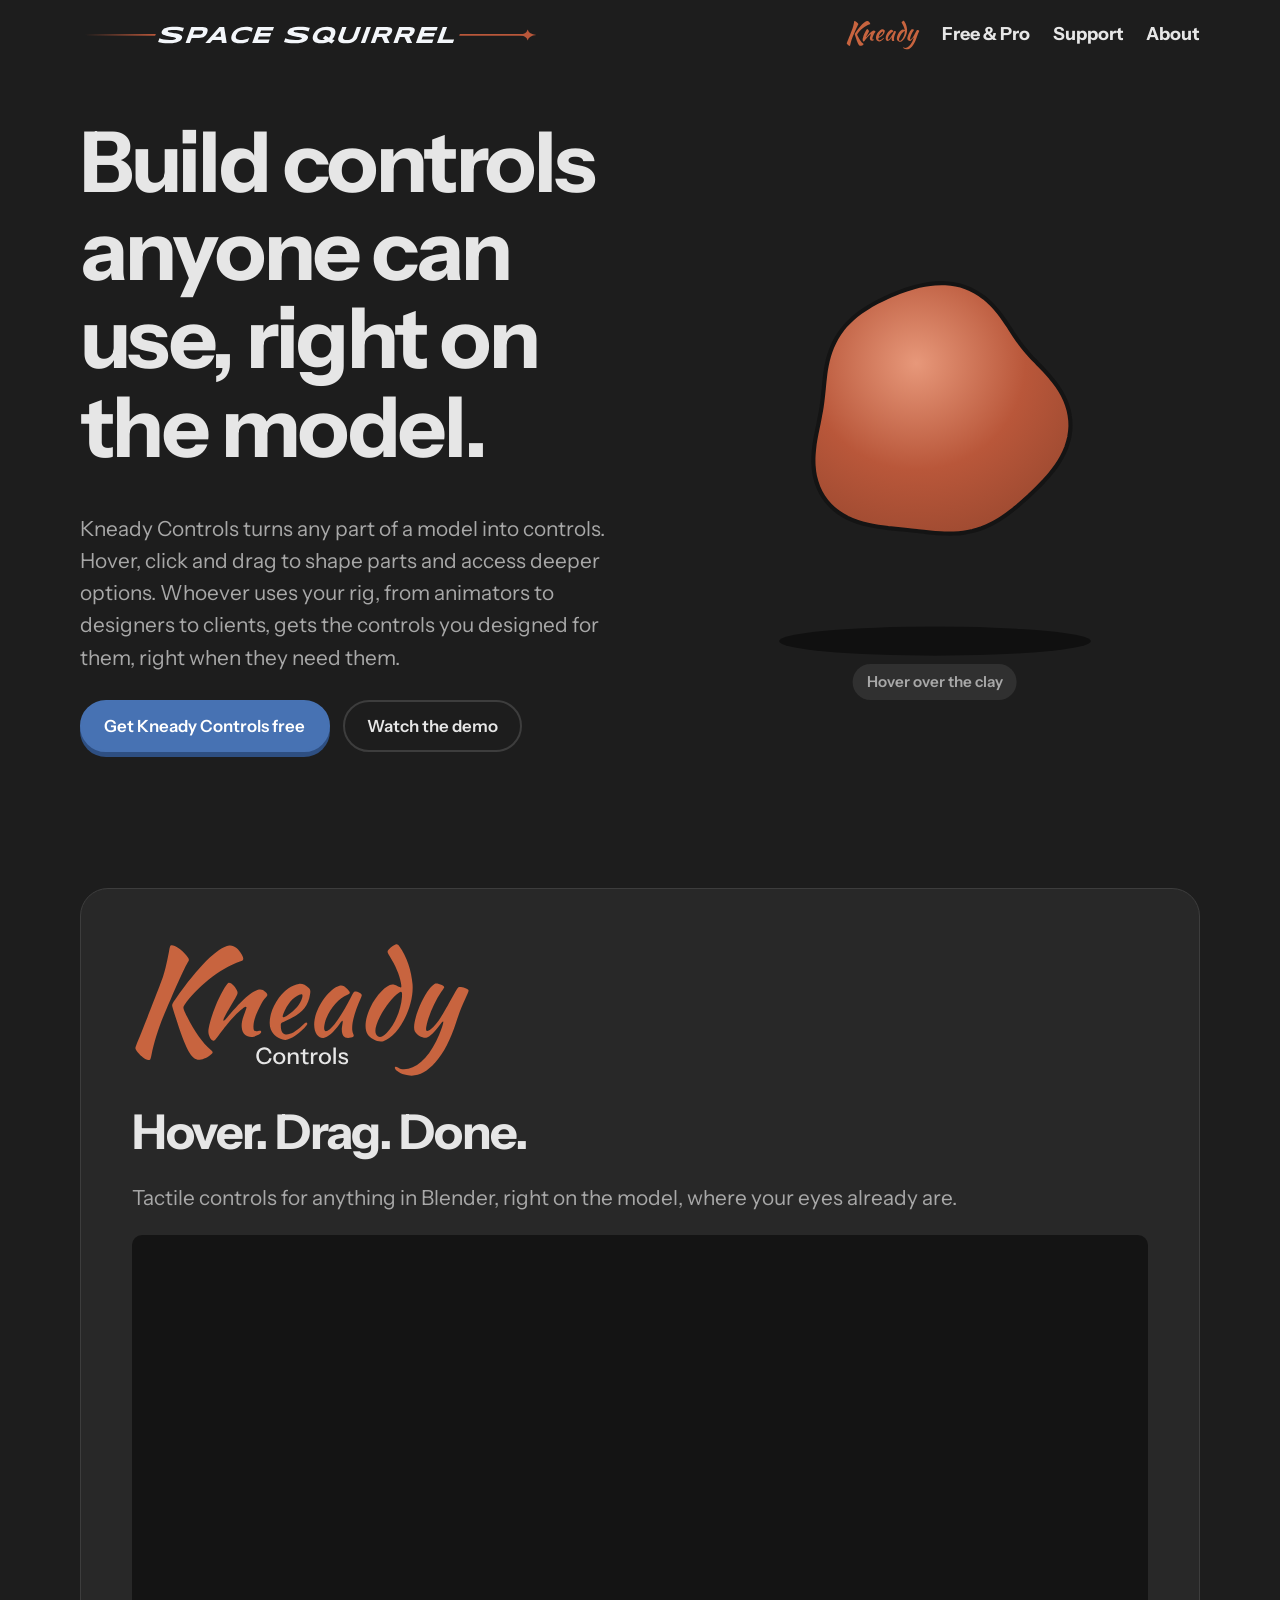
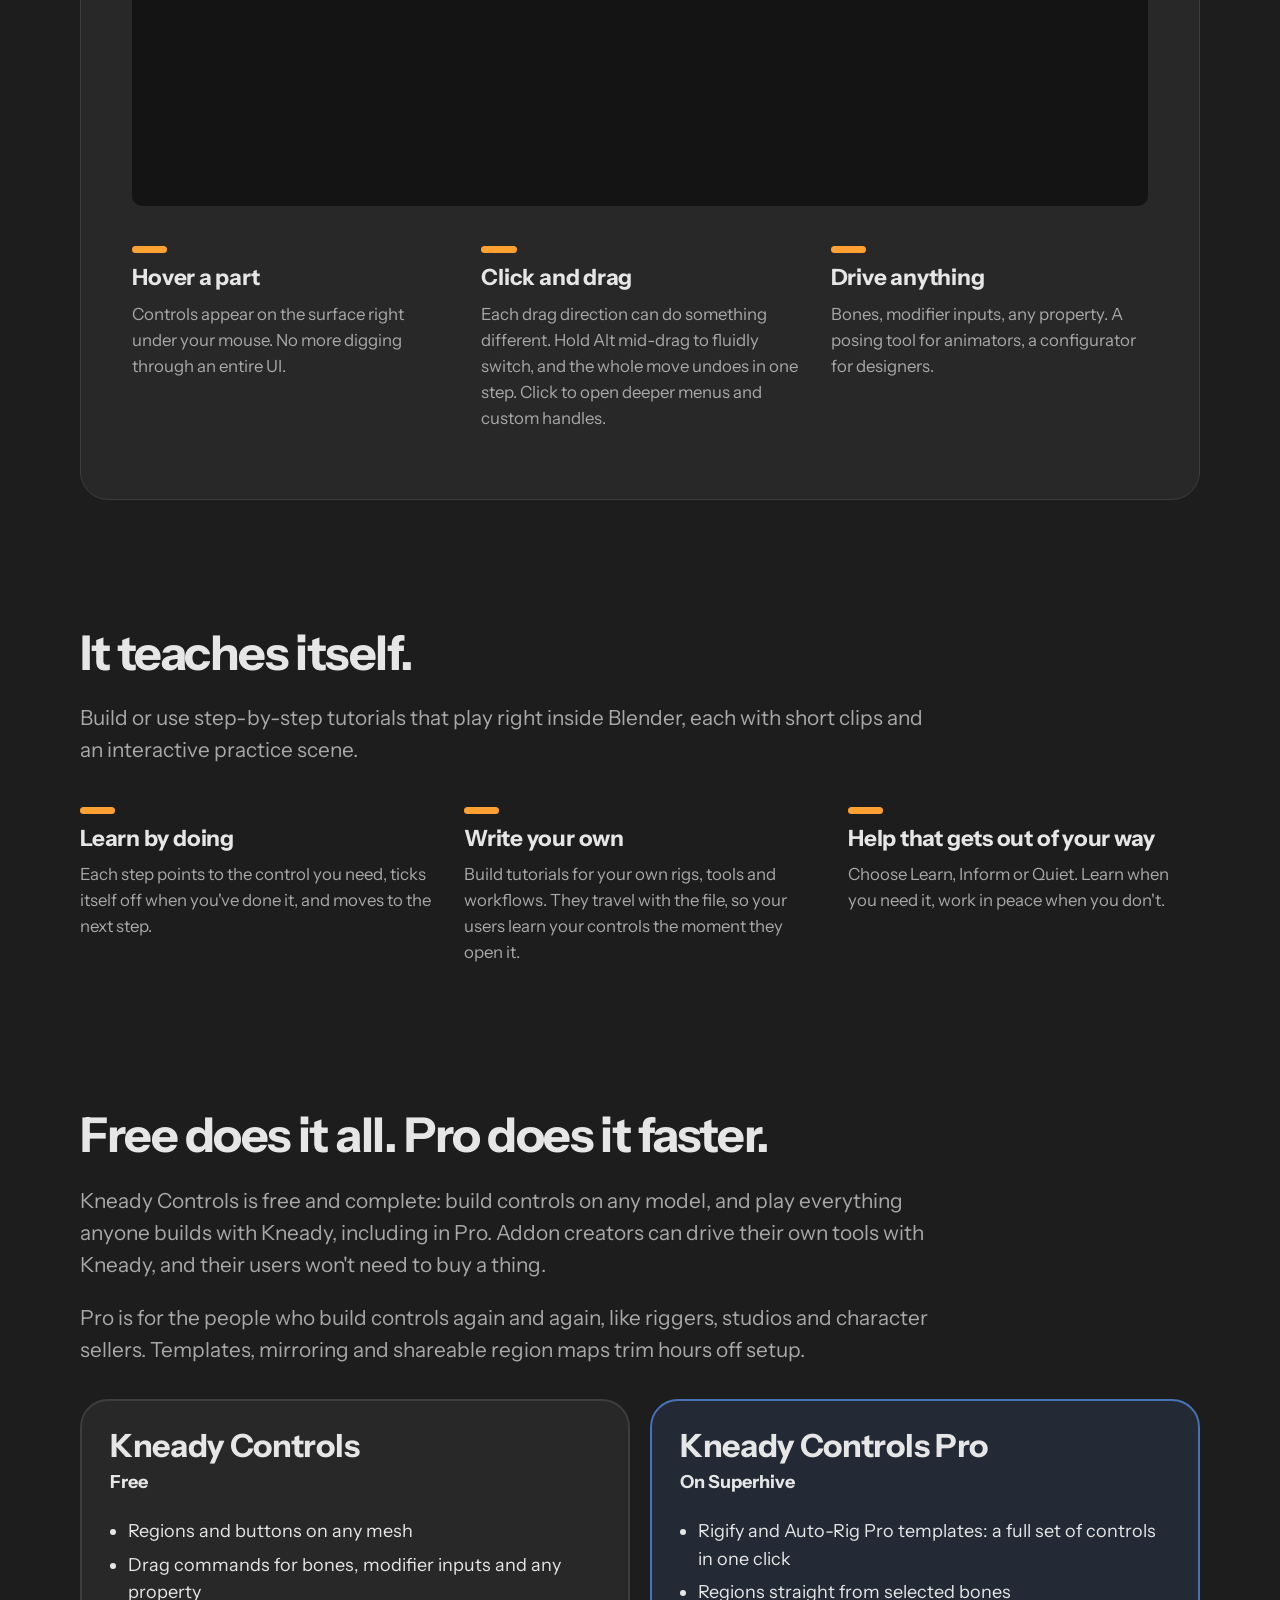
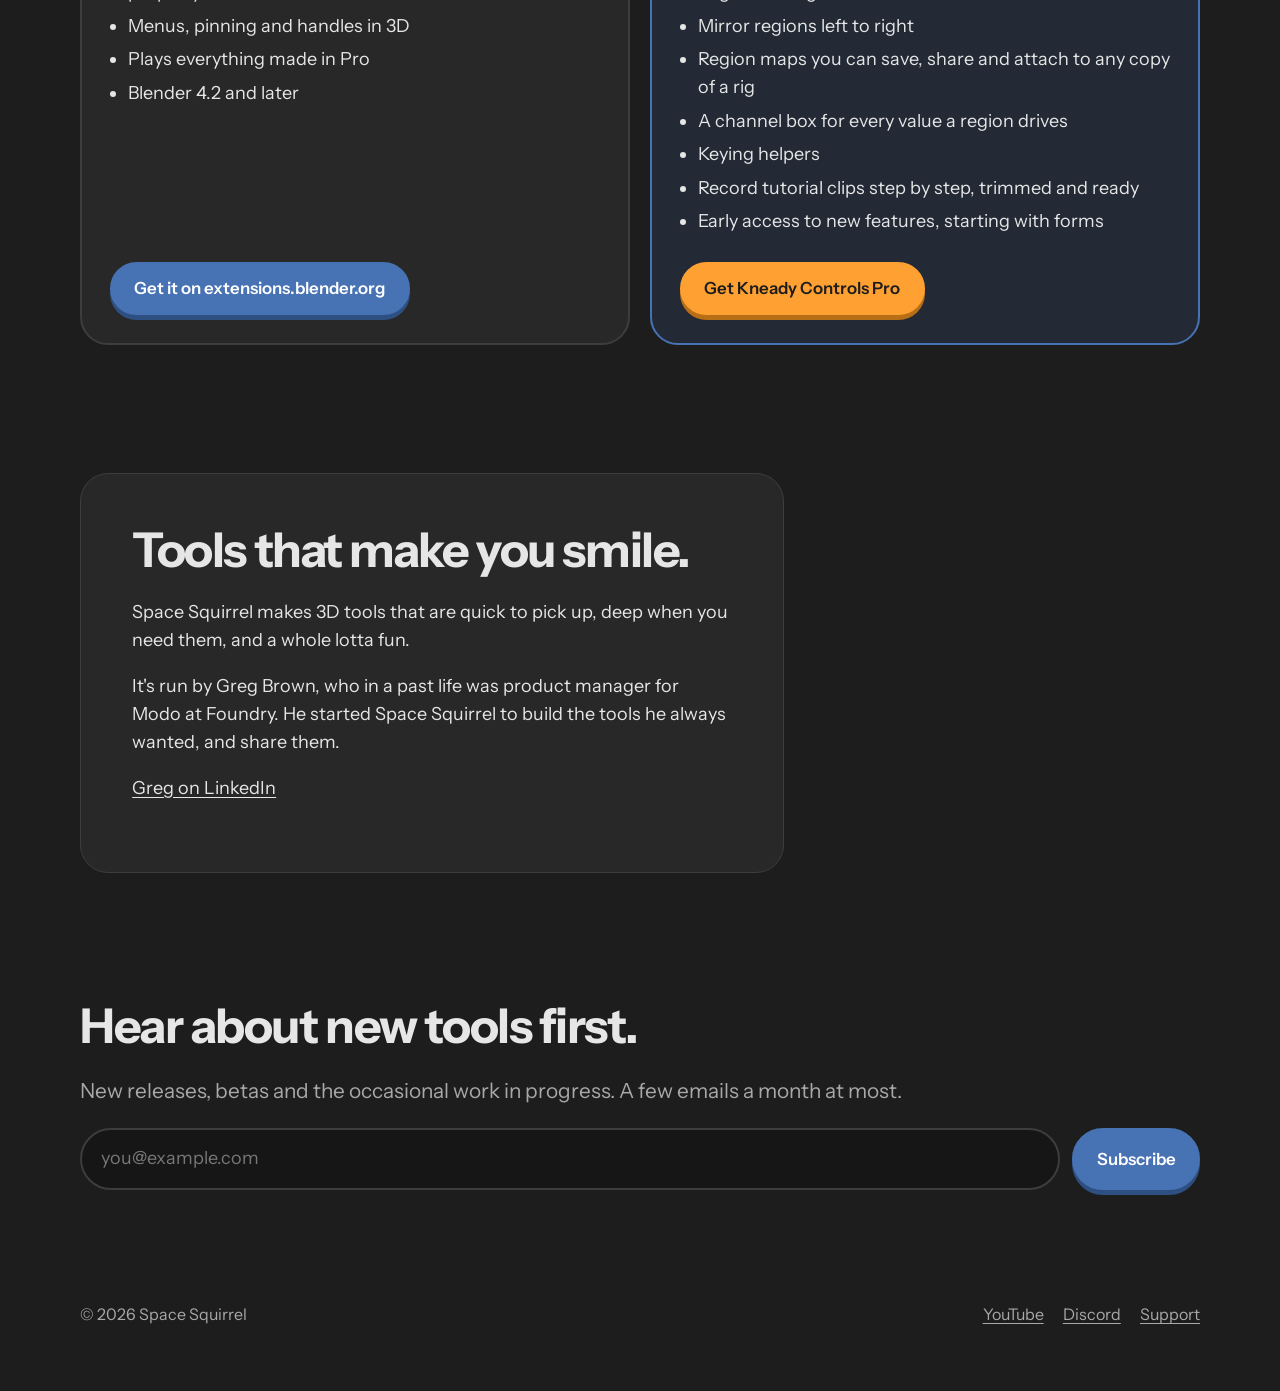
==== commit c296e8b8: "Use Kneady wordmark in header nav Co-Authored-By: Claude Opus 5.5 <noreply@anthropic.com> Claude-Ses" ====
--- a/index.html
+++ b/index.html
@@ -12,14 +12,14 @@
 <link rel="preconnect" href="https://fonts.googleapis.com">
 <link rel="preconnect" href="https://fonts.gstatic.com" crossorigin>
 <link href="https://fonts.googleapis.com/css2?family=Instrument+Sans:wght@400;500;600;700&display=swap" rel="stylesheet">
-<link rel="stylesheet" href="style.css?v=943400">
+<link rel="stylesheet" href="style.css?v=943500">
 </head>
 <body>
 <div class="wrap">
   <header class="site-head">
     <a class="wordmark" href="/"><img src="brand/spacesquirrel_wordmark_white_terra.svg" alt="Space Squirrel" height="30"></a>
     <nav class="site-nav" aria-label="Main">
-      <a href="#kneady">Kneady Controls</a>
+      <a class="product-link" href="#kneady"><img src="brand/kneady_wordmark.svg" alt="Kneady Controls" height="30"></a>
       <a href="#pricing">Free &amp; Pro</a>
       <a href="support.html">Support</a>
       <a href="#about">About</a>
@@ -170,6 +170,6 @@
     </nav>
   </footer>
 </div>
-<script src="clay.js?v=943400"></script>
+<script src="clay.js?v=943500"></script>
 </body>
 </html>
--- a/style.css
+++ b/style.css
@@ -118,3 +118,7 @@
 .site-foot a{color:var(--ink-soft)}
 .about-links a{color:var(--ink);text-underline-offset:3px}.about-links a:hover{color:#fff}
 .product-logo{display:block;width:min(100%,340px);height:auto;margin:0 0 1.75rem}
+.site-nav{align-items:center}
+.site-nav .product-link img{display:block;height:30px;width:auto;transition:transform .15s}
+.site-nav .product-link:hover{text-decoration:none}
+.site-nav .product-link:hover img{transform:translateY(-1px) rotate(-2deg)}
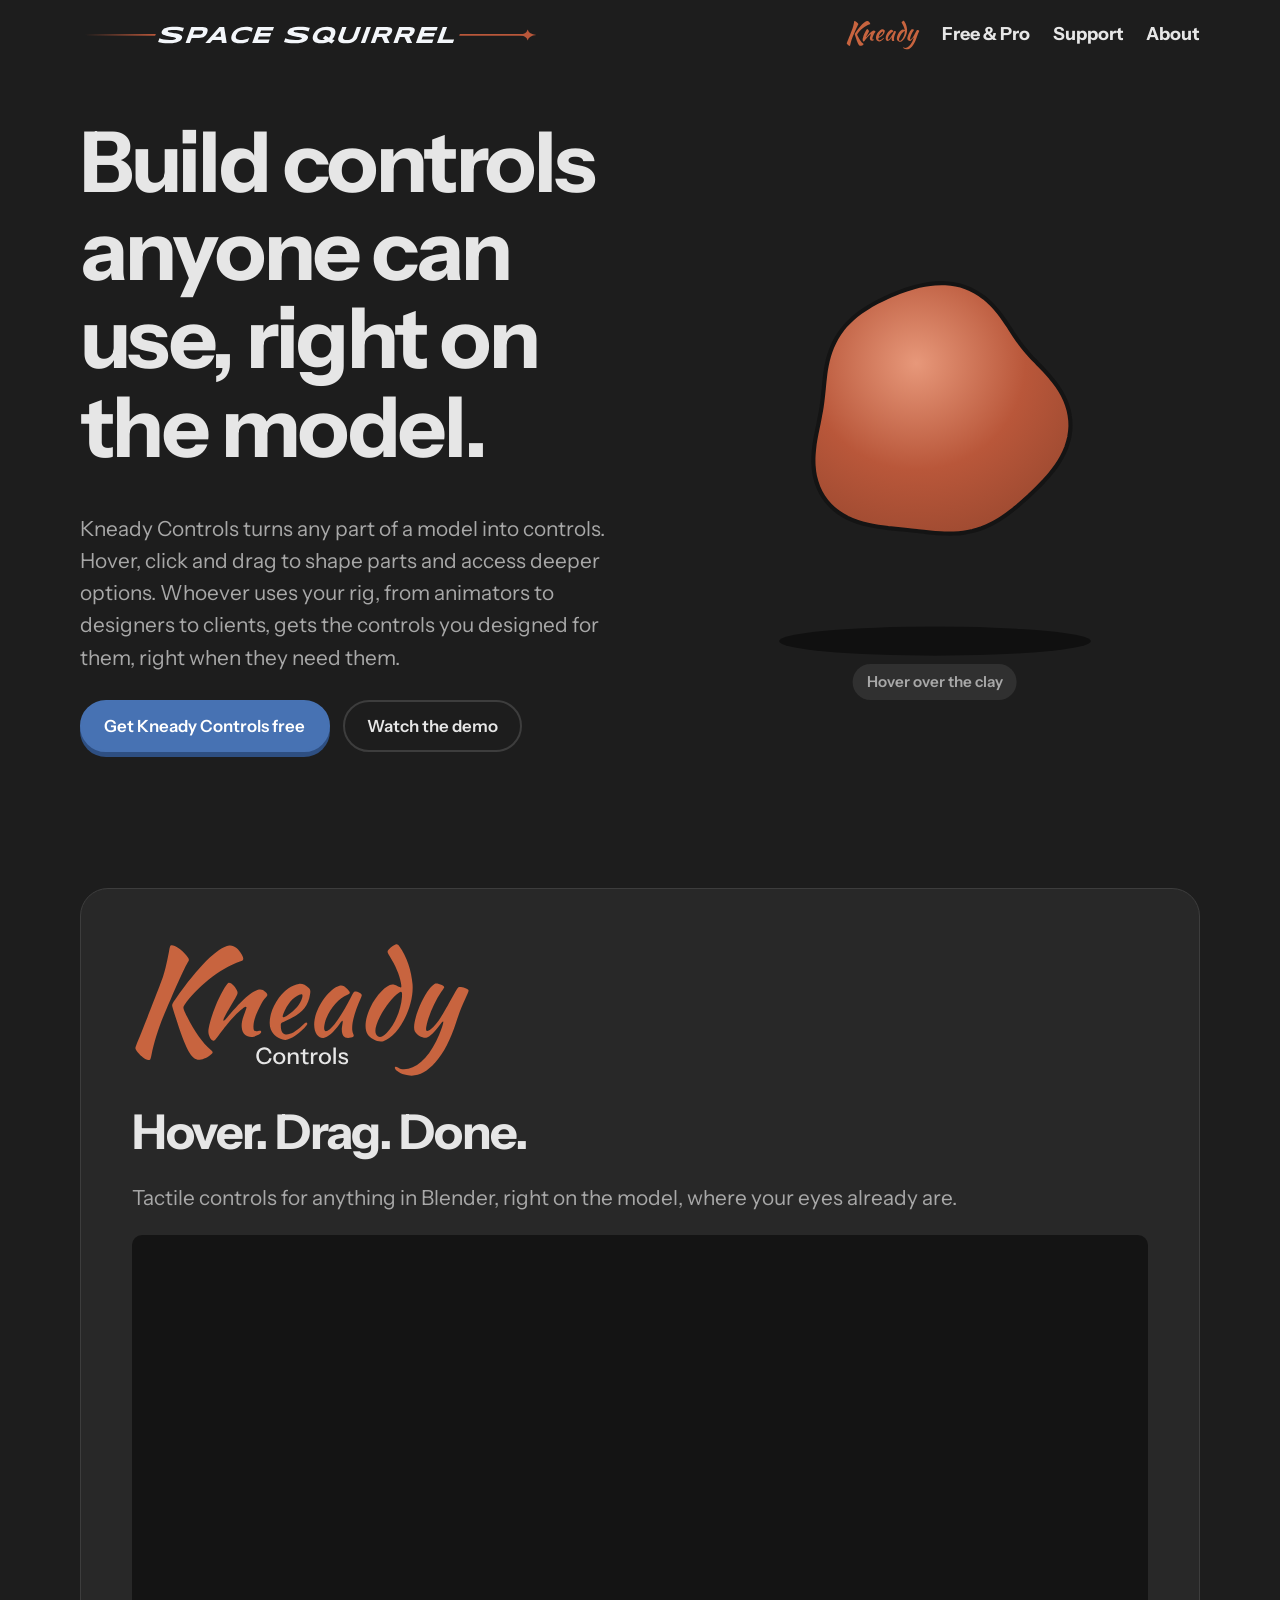
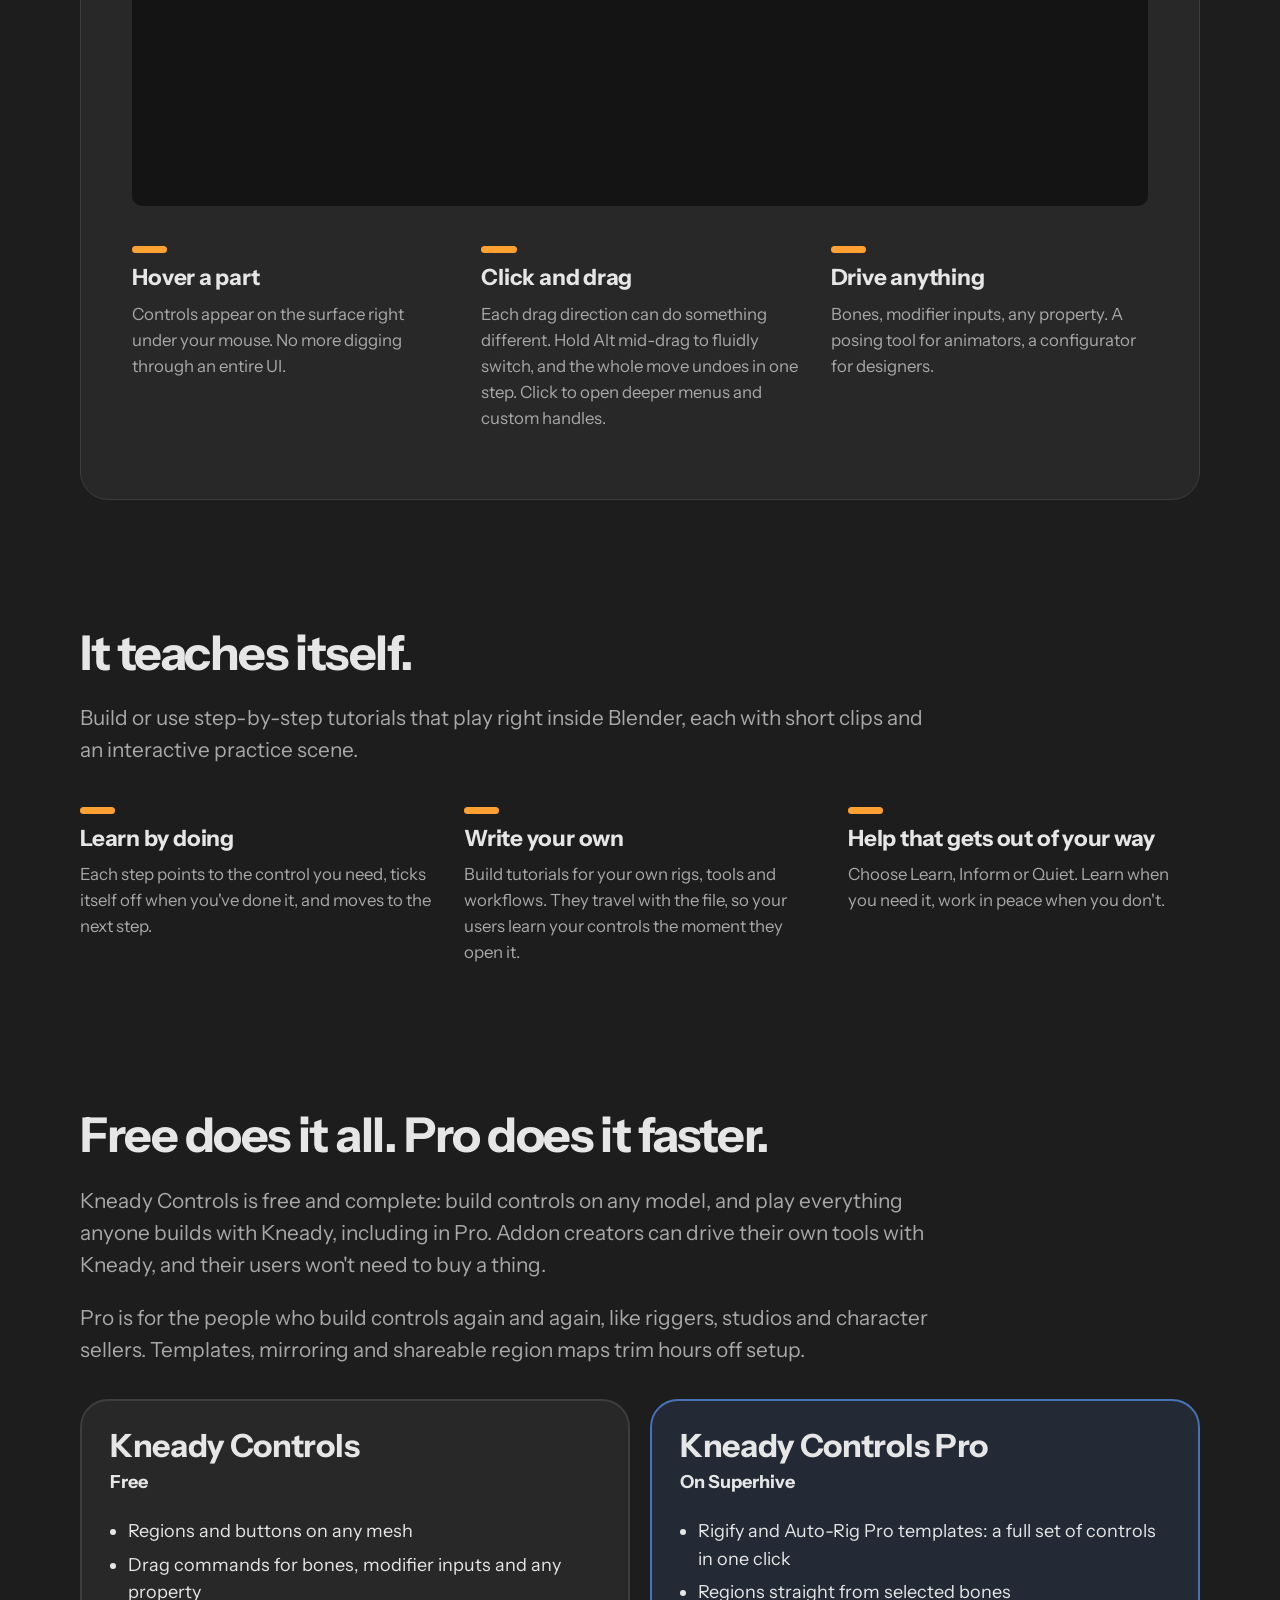
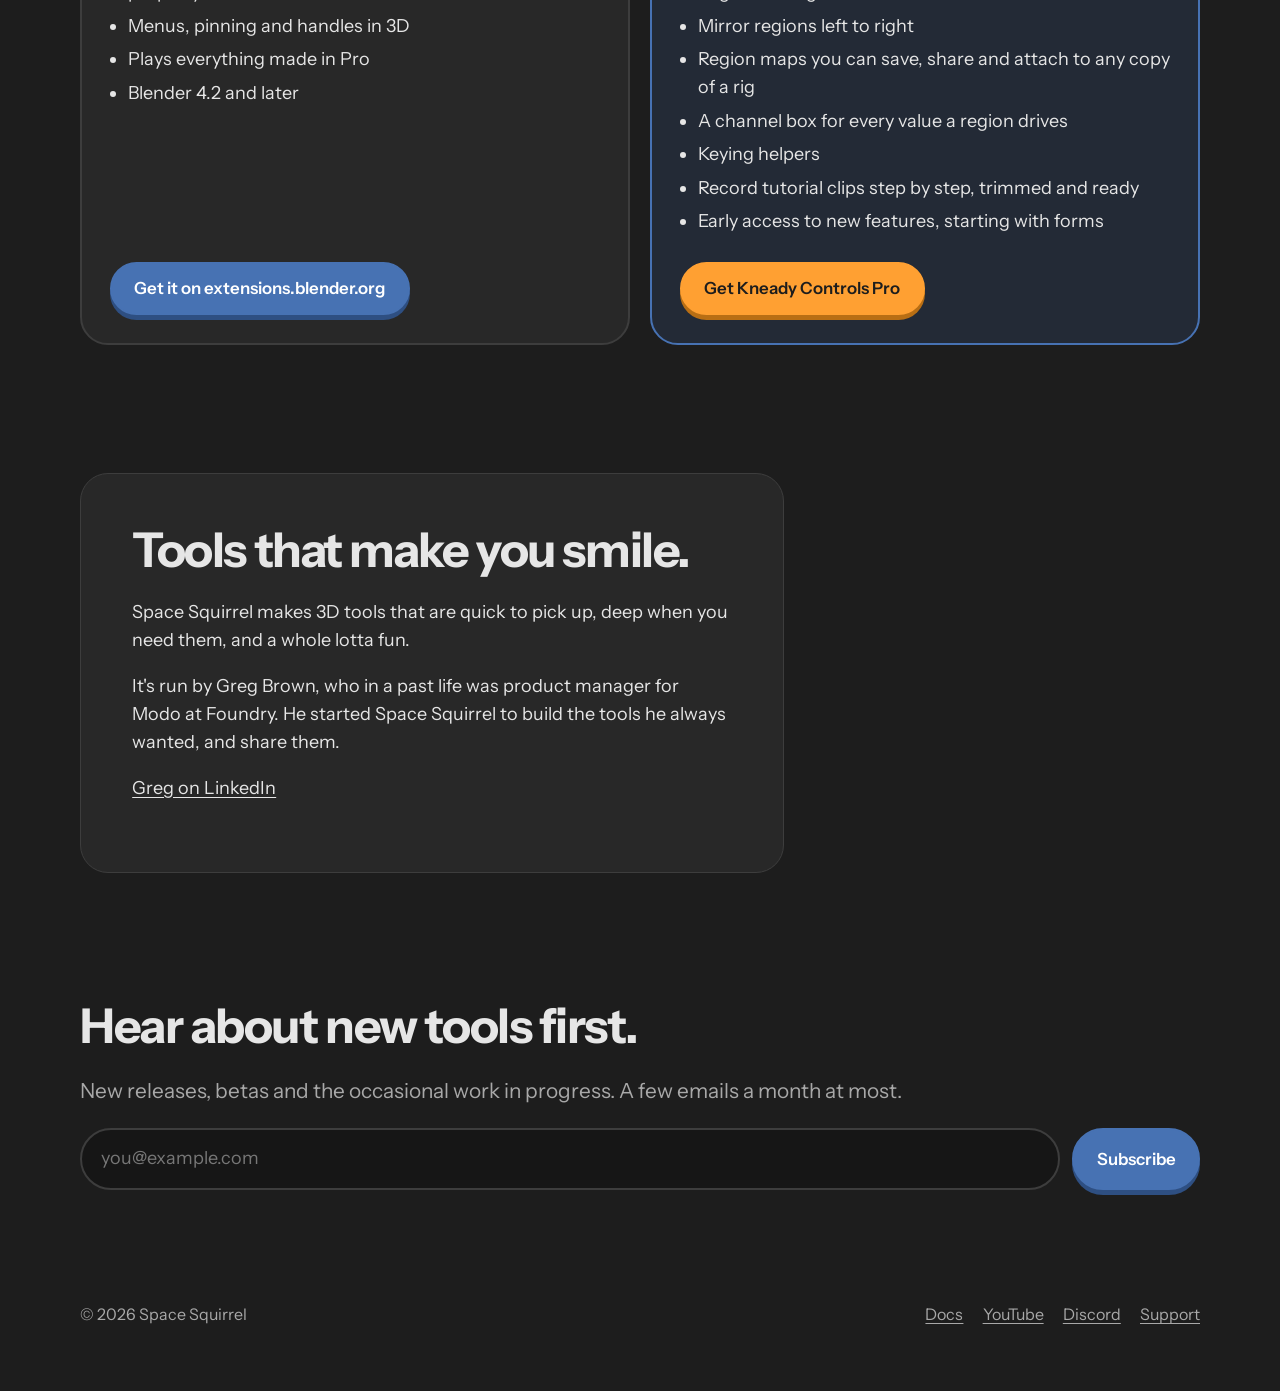
==== commit 098cb3a3: "Add Kneady Controls docs under Support Guide and Writing a Tutorial pages built from the Kneady repo" ====
--- a/index.html
+++ b/index.html
@@ -12,7 +12,7 @@
 <link rel="preconnect" href="https://fonts.googleapis.com">
 <link rel="preconnect" href="https://fonts.gstatic.com" crossorigin>
 <link href="https://fonts.googleapis.com/css2?family=Instrument+Sans:wght@400;500;600;700&display=swap" rel="stylesheet">
-<link rel="stylesheet" href="style.css?v=943500">
+<link rel="stylesheet" href="style.css?v=943501">
 </head>
 <body>
 <div class="wrap">
@@ -164,12 +164,13 @@
     <span>© 2026 Space Squirrel</span>
     <nav aria-label="Elsewhere">
       <!-- TODO: YouTube channel URL -->
+      <a href="/docs/">Docs</a>
       <a href="#">YouTube</a>
       <a href="https://discord.gg/cDD3acK6bM">Discord</a>
       <a href="support.html">Support</a>
     </nav>
   </footer>
 </div>
-<script src="clay.js?v=943500"></script>
+<script src="clay.js?v=943501"></script>
 </body>
 </html>
--- a/style.css
+++ b/style.css
@@ -122,3 +122,72 @@
 .site-nav .product-link img{display:block;height:30px;width:auto;transition:transform .15s}
 .site-nav .product-link:hover{text-decoration:none}
 .site-nav .product-link:hover img{transform:translateY(-1px) rotate(-2deg)}
+
+/* docs (made by tools/build_docs.py) */
+.skip{position:absolute;left:-9999px;top:0;background:var(--acorn);color:#1D1D1D;padding:.6rem 1rem;border-radius:0 0 var(--radius-sm) 0;font-weight:700;z-index:10}
+.skip:focus{left:0}
+.crumbs{font-size:.95rem;color:var(--ink-soft);padding:.25rem 0 0}
+.crumbs a{color:var(--ink-soft)}
+.crumbs [aria-current]{color:var(--ink)}
+.docs main{padding-bottom:2rem}
+.doc-head{padding:2.5rem 0 1.5rem;max-width:52rem}
+.docs h1{font-size:clamp(2.3rem,5.5vw,3.75rem)}
+.docs .lede{max-width:52ch}
+.kicker{font:700 .8rem/1.2 var(--body);letter-spacing:.08em;text-transform:uppercase;color:var(--acorn);margin:0 0 .6rem}
+.edition,.in-blender{font-size:1rem;color:var(--ink-soft)}
+.badge-pro{display:inline-block;font:700 .72rem/1 var(--body);letter-spacing:.06em;text-transform:uppercase;color:#1D1D1D;background:var(--acorn);border-radius:999px;padding:.3em .6em;vertical-align:.12em}
+.pro-only{border-left:3px solid var(--acorn);padding-left:.9rem}
+
+/* docs index */
+.doc-index{display:grid;gap:2.5rem}
+.doc-index h2{font-size:clamp(1.6rem,3vw,2.2rem)}
+.doc-index h2 a{color:var(--ink);text-decoration-color:var(--acorn);text-decoration-thickness:3px}
+.guide-list{columns:2 16rem;gap:2rem;padding-left:1.4rem;margin:0}
+.guide-list li{margin:0 0 .45rem;break-inside:avoid}
+.tut-list{list-style:none;margin:1.25rem 0 0;padding:0;display:grid;grid-template-columns:repeat(auto-fill,minmax(min(100%,21rem),1fr));gap:.9rem}
+.tut-list li{display:grid;grid-template-columns:auto 1fr;column-gap:.9rem;height:100%;padding:1.1rem 1.2rem;background:var(--paper);border:1px solid var(--line);border-radius:var(--radius-sm);color:var(--ink);text-decoration:none}
+.tut-list .num{grid-row:span 2;font:700 1.5rem/1 var(--display);color:var(--acorn);min-width:1.6ch}
+.tut-list .t-title{font-weight:700}
+.tut-list .t-sum{font-size:.95rem;color:var(--ink-soft);margin-top:.2rem}
+
+/* guide and writing pages */
+.doc-layout{display:grid;grid-template-columns:15rem minmax(0,1fr);gap:3rem;align-items:start}
+.toc{position:sticky;top:1rem;max-height:calc(100vh - 2rem);overflow:auto;font-size:.92rem;padding-right:.5rem}
+.toc ol{list-style:none;margin:0;padding:0}
+.toc ol ol{padding-left:.9rem;margin:.2rem 0 .4rem}
+.toc li{margin:.25rem 0}
+.toc a{color:var(--ink-soft);text-decoration:none}
+.toc a:hover{color:var(--ink);text-decoration:underline}
+@media (max-width:900px){.doc-layout{grid-template-columns:minmax(0,1fr)}.toc{display:none}}
+.prose{max-width:46rem}
+.prose h2{font-size:clamp(1.7rem,3vw,2.2rem);margin-top:3rem;padding-top:1rem;border-top:1px solid var(--line);scroll-margin-top:1rem}
+.prose h3{margin-top:2rem;scroll-margin-top:1rem}
+.prose ul,.prose ol{padding-left:1.3rem}
+.prose li{margin:.35rem 0}
+.prose li>ul,.prose li>ol{margin:.35rem 0}
+.prose code{font:500 .88em ui-monospace,SFMono-Regular,Menlo,Consolas,monospace;background:var(--raised);border:1px solid var(--line);border-radius:5px;padding:.08em .35em;overflow-wrap:anywhere}
+.prose pre{margin:0;padding:1rem 1.2rem;background:#161616;font-size:.9rem;line-height:1.5}
+.prose pre code{background:none;border:0;padding:0;overflow-wrap:normal}
+.scroll-x{overflow-x:auto;margin:1.2rem 0;border:1px solid var(--line);border-radius:var(--radius-sm)}
+.prose table{border-collapse:collapse;width:100%;font-size:.95rem}
+.prose th,.prose td{text-align:left;vertical-align:top;padding:.6rem .8rem;border-bottom:1px solid var(--line)}
+.prose th{background:var(--raised)}
+.prose tr:last-child td{border-bottom:0}
+.prose img{border-radius:var(--radius-sm);margin:1rem 0}
+
+/* clips */
+.doc-clips{margin:1.4rem 0 1.8rem;padding:1rem 1rem .4rem;background:var(--paper);border:1px solid var(--line);border-radius:var(--radius-sm)}
+.clip-row{display:flex;gap:1rem;overflow-x:auto;padding-bottom:.6rem;scroll-snap-type:x proximity}
+.clip{margin:0;flex:0 0 auto;width:min(13.5rem,62vw);scroll-snap-align:start}
+.clip-video{display:block;width:100%;height:auto;aspect-ratio:9/16;background:#141414;border-radius:8px;border:1px solid var(--line)}
+.clip figcaption{font-size:.88rem;line-height:1.35;color:var(--ink-soft);margin-top:.45rem}
+.clip figcaption a{display:block;font-weight:600}
+.clip figcaption span{display:block}
+.clip.missing .clip-video{display:grid;place-items:center;padding:1rem;text-align:center;font-size:.9rem;color:var(--ink-soft)}
+
+/* support page: docs links */
+.doc-links{list-style:none;padding:0;margin:1.2rem 0 0;display:grid;grid-template-columns:repeat(auto-fit,minmax(min(100%,15rem),1fr));gap:.9rem}
+.doc-links a{display:block;height:100%;padding:1.1rem 1.2rem;background:var(--raised);border:1px solid var(--line);border-radius:var(--radius-sm);color:var(--ink);text-decoration:none}
+.doc-links a:hover{border-color:var(--clay)}
+.doc-links strong{display:block;font-size:1.15rem;margin-bottom:.2rem}
+.doc-links span{font-size:.95rem;color:var(--ink-soft)}
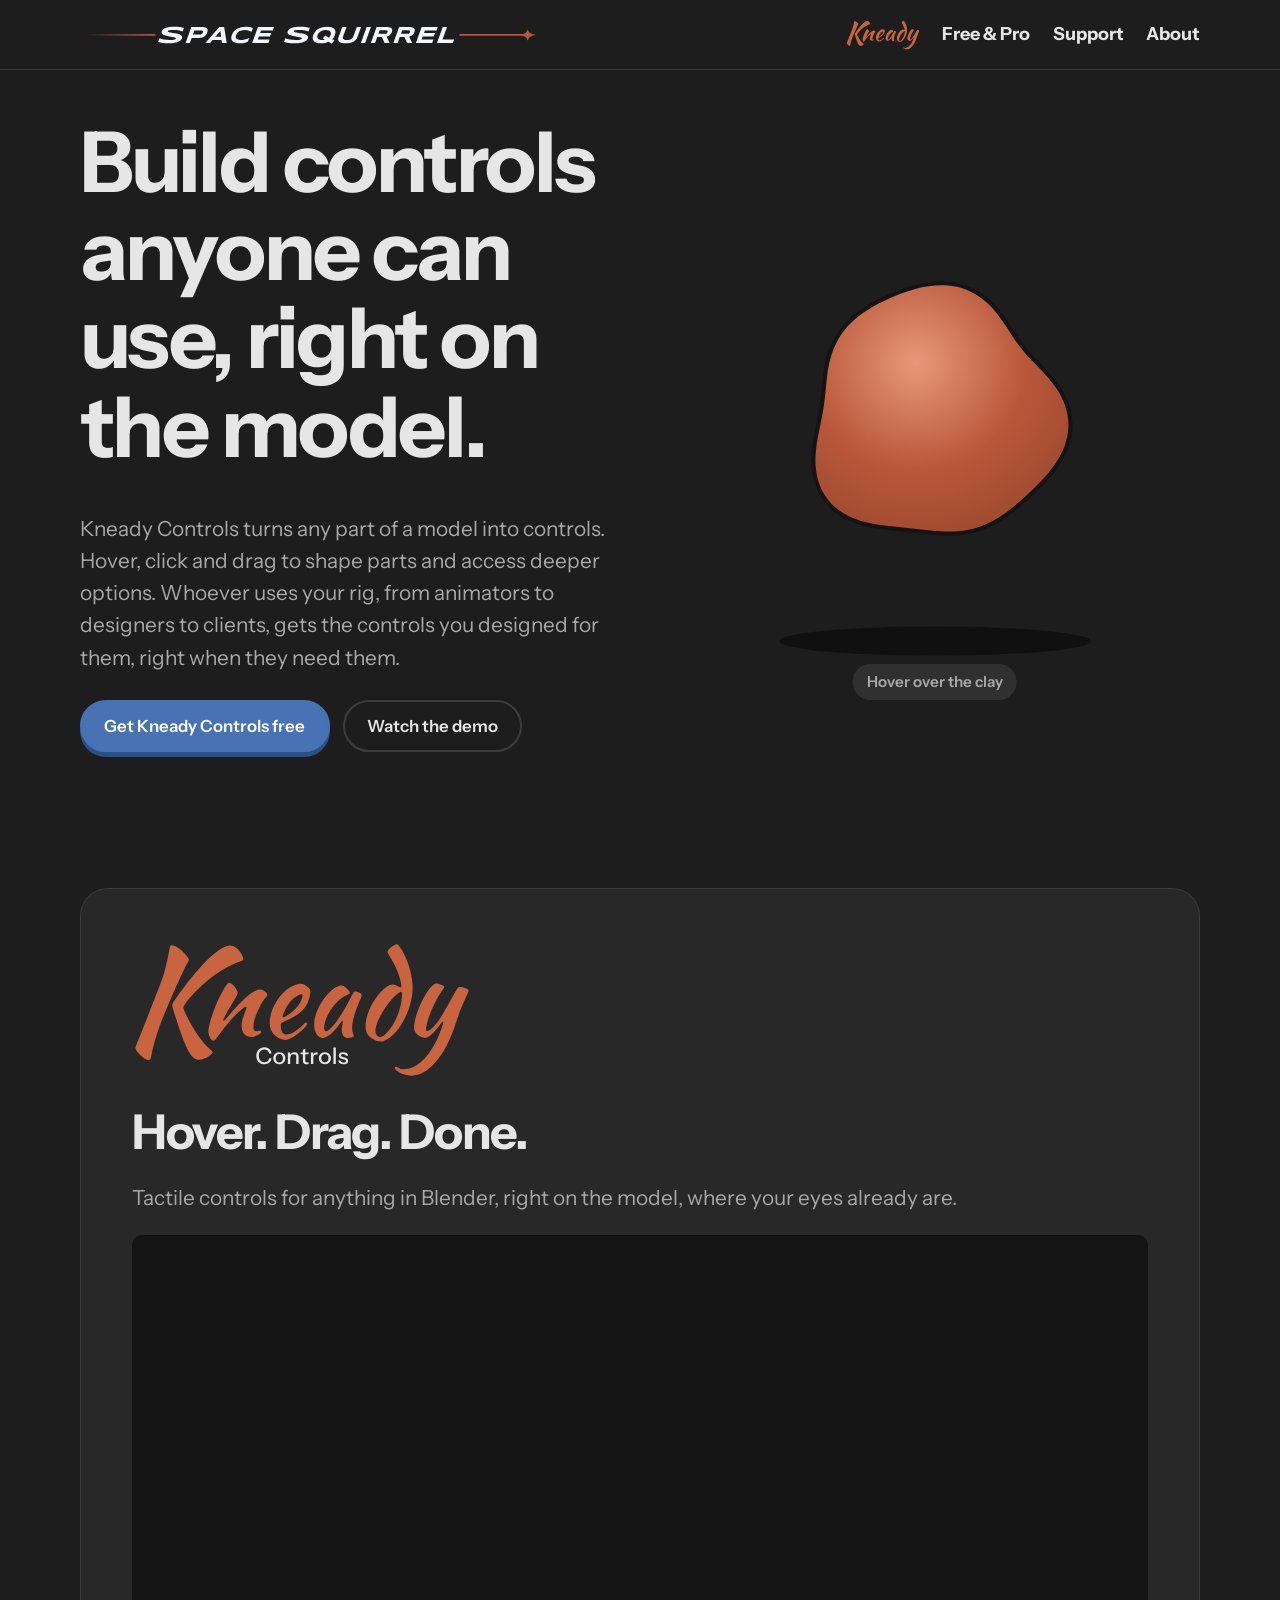
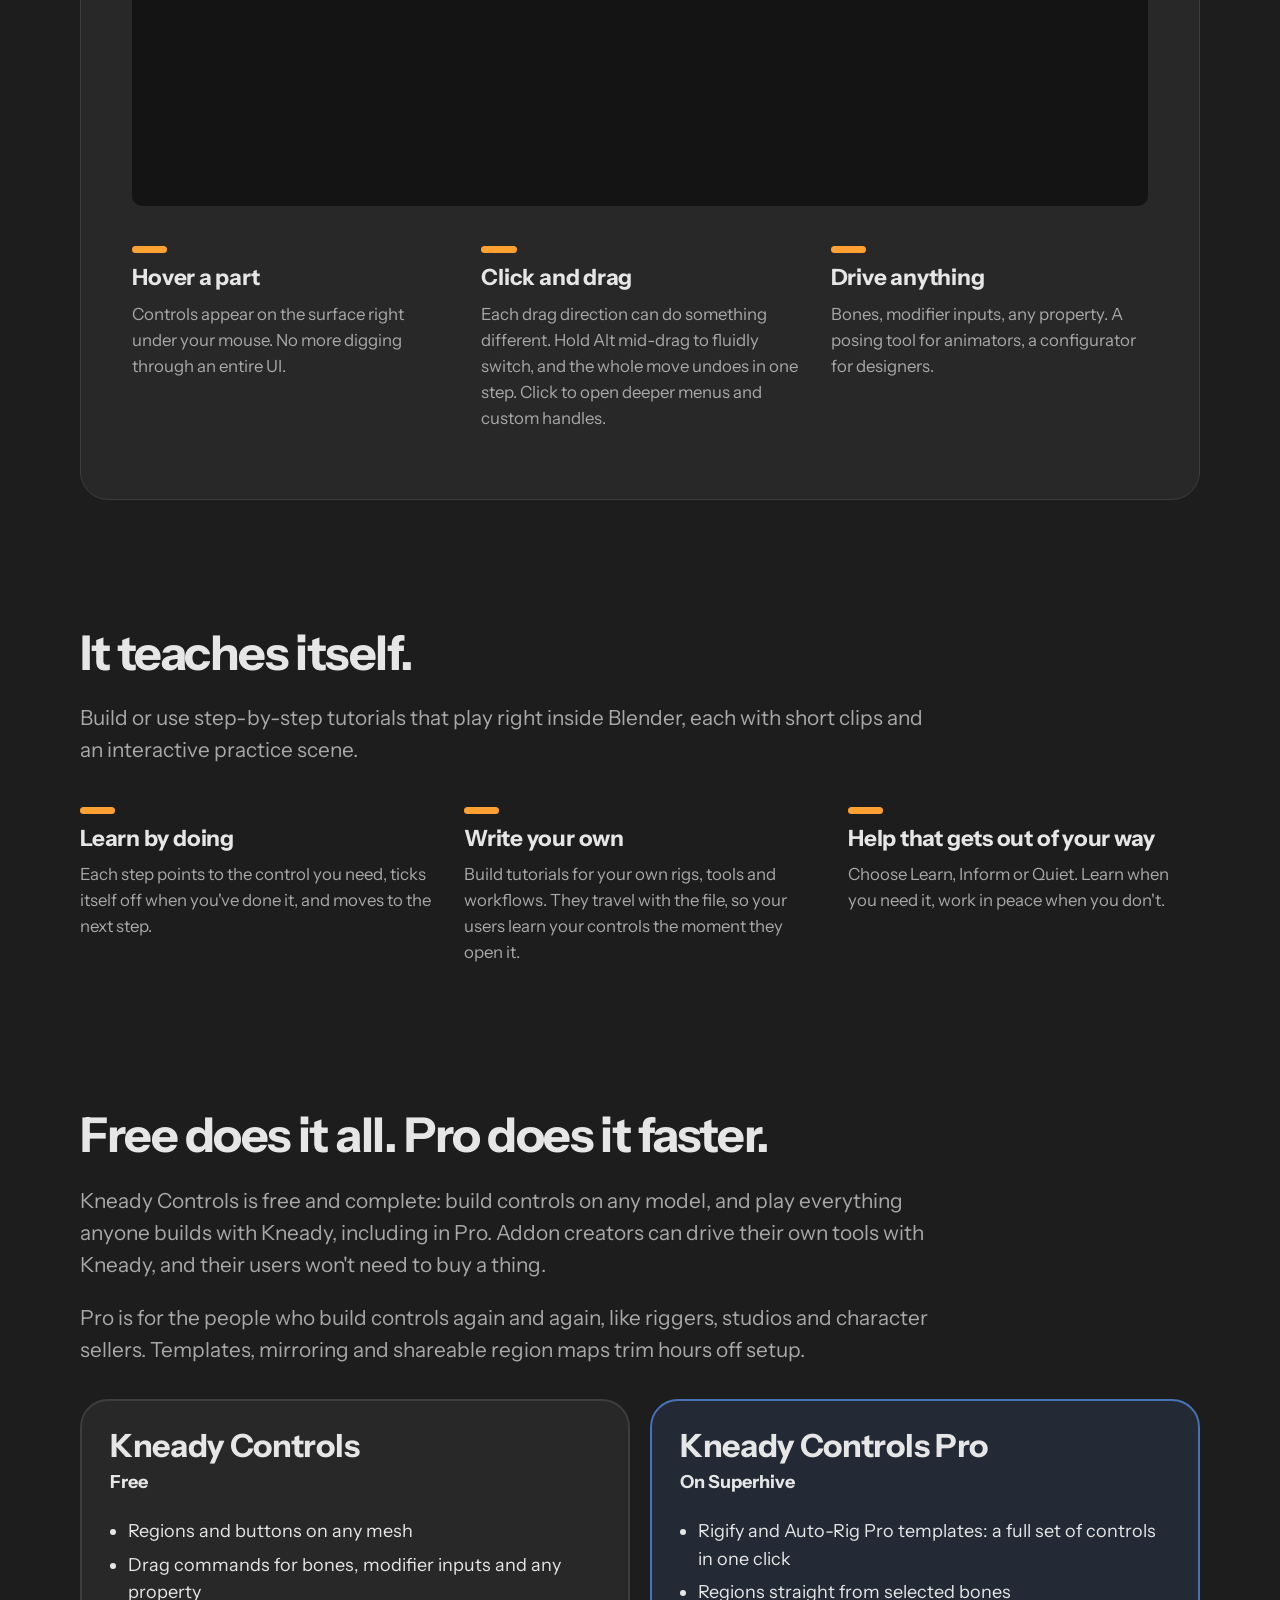
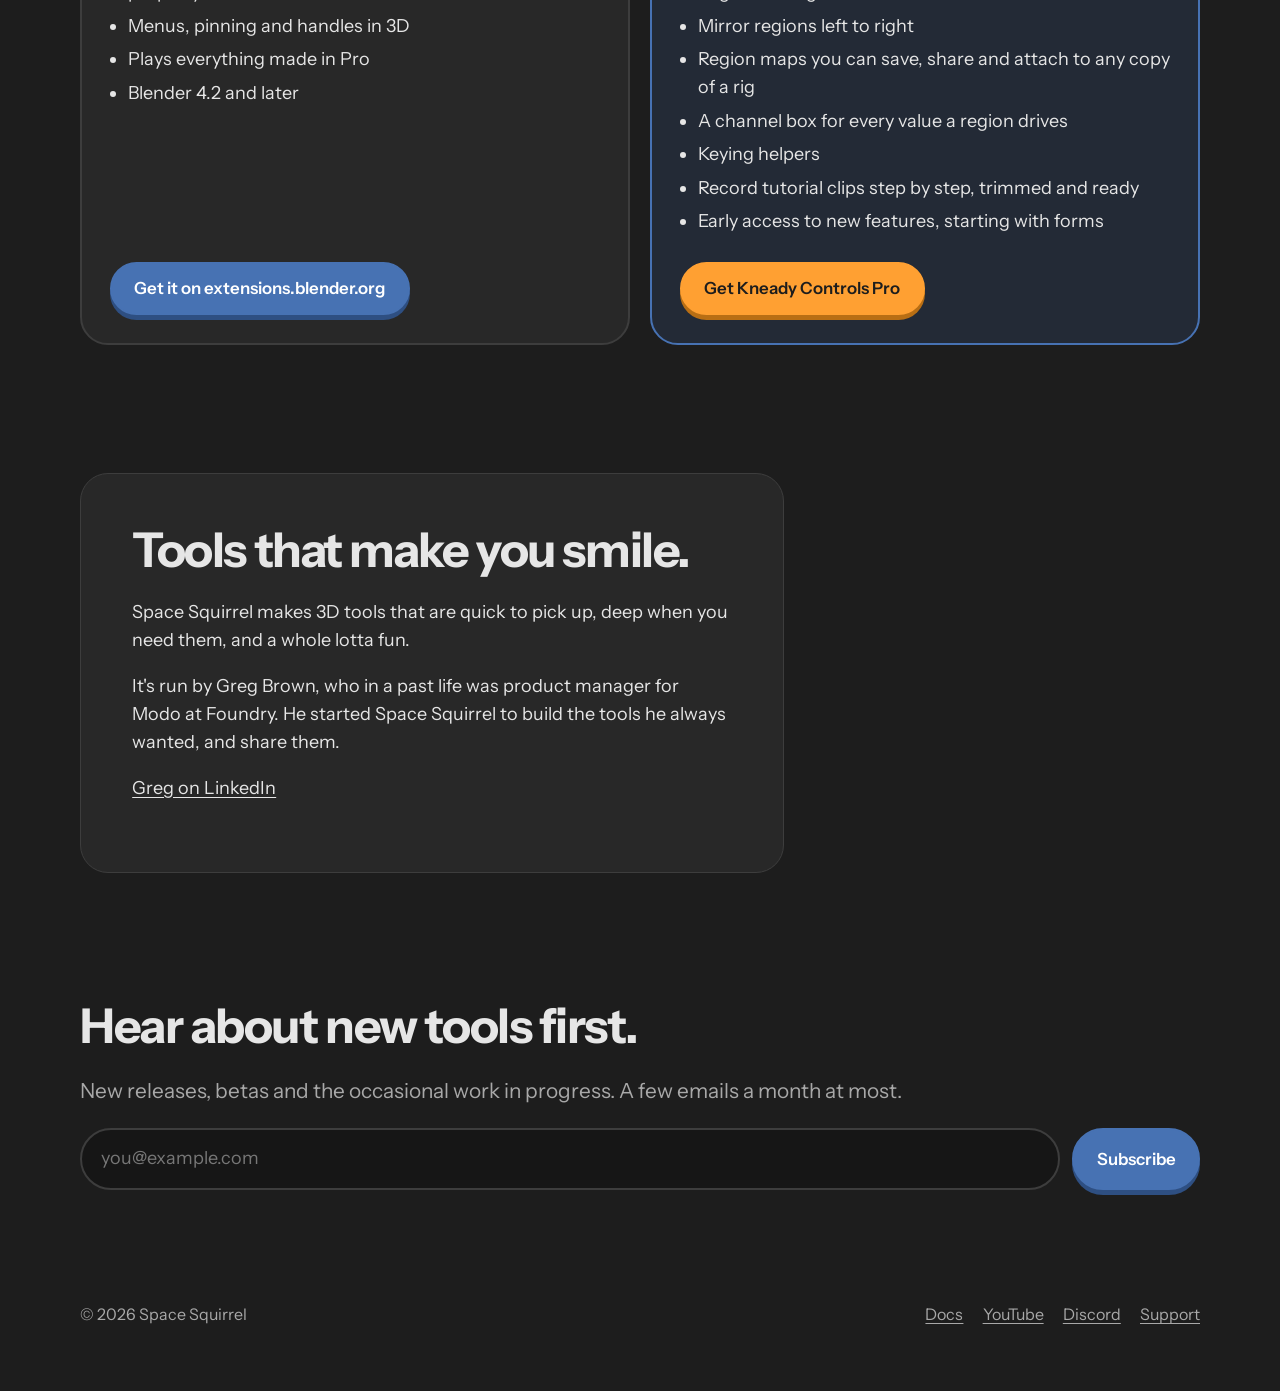
==== commit 74f6ffc4: "Header stays at the top as the page scrolls The top bar sticks, so Support is always on screen. On p" ====
--- a/index.html
+++ b/index.html
@@ -12,7 +12,7 @@
 <link rel="preconnect" href="https://fonts.googleapis.com">
 <link rel="preconnect" href="https://fonts.gstatic.com" crossorigin>
 <link href="https://fonts.googleapis.com/css2?family=Instrument+Sans:wght@400;500;600;700&display=swap" rel="stylesheet">
-<link rel="stylesheet" href="style.css?v=943501">
+<link rel="stylesheet" href="style.css?v=943502">
 </head>
 <body>
 <div class="wrap">
@@ -171,6 +171,6 @@
     </nav>
   </footer>
 </div>
-<script src="clay.js?v=943501"></script>
+<script src="clay.js?v=943502"></script>
 </body>
 </html>
--- a/style.css
+++ b/style.css
@@ -17,12 +17,29 @@
 :focus-visible{outline:3px solid var(--acorn);outline-offset:3px;border-radius:6px}
 .wrap{width:min(1120px,100% - 2rem);margin-inline:auto}
 
-/* header */
-.site-head{display:flex;align-items:center;justify-content:space-between;gap:1rem;padding:1.25rem 0}
+/* header: it stays at the top as the page scrolls, so Support is always there.
+   On a phone or tablet the wordmark scrolls away and the row of links stays (top < 0).
+   --head-stuck is the height left on screen, which anchors scroll clear of.
+   The border-image paints the bar's background out to both edges of the window
+   without widening the page; a line under it fades in once the page scrolls. */
+:root{--head-stuck:4.375rem}
+html{scroll-padding-top:calc(var(--head-stuck) + .5rem)}
+@property --head-edge{syntax:"<color>";inherits:false;initial-value:#3D3D3D}
+.site-head{position:sticky;top:0;z-index:20;--head-edge:var(--line);border-image:linear-gradient(to top,var(--head-edge) 1px,var(--sky) 1px) fill 0//0 100vmax;display:flex;align-items:center;justify-content:space-between;gap:1rem;padding:1.25rem 0}
+@supports (animation-timeline:scroll()){
+  .site-head{animation:head-edge linear both;animation-timeline:scroll();animation-range:0 3rem}
+  @keyframes head-edge{from{--head-edge:var(--sky)}}
+}
 .wordmark{font:800 1.5rem/1 var(--display);letter-spacing:-.02em;color:var(--ink);text-decoration:none;display:flex;align-items:center;gap:.55rem}
 .wordmark img{height:30px;width:auto;display:block}
-@media (max-width:620px){.site-head{flex-direction:column;align-items:flex-start;gap:.9rem}.wordmark img{height:auto;width:min(100%,340px)}.site-nav{gap:.35rem 1rem;font-size:1rem}}
 .site-nav{display:flex;gap:1.4rem;flex-wrap:wrap}
+@media (max-width:860px){
+  :root{--head-stuck:3.4rem;--mark-w:min(100vw - 2rem,340px)}
+  .site-head{flex-direction:column;align-items:flex-start;gap:.9rem;padding:1.25rem 0 .75rem;top:calc(-1.4rem - var(--mark-w) * 127 / 1933)}
+  .wordmark img{width:var(--mark-w);height:calc(var(--mark-w) * 127 / 1933)}
+  .site-nav{gap:.35rem 1rem;font-size:1rem}
+}
+@media (max-width:360px){.site-nav{gap:.35rem .6rem}.site-head .site-nav .product-link img{height:26px}}
 .site-nav a{color:var(--ink);text-decoration:none;font-weight:700}
 .site-nav a:hover,.site-nav a[aria-current]{text-decoration:underline;text-decoration-thickness:3px;text-decoration-color:var(--acorn)}
 
@@ -124,7 +141,7 @@
 .site-nav .product-link:hover img{transform:translateY(-1px) rotate(-2deg)}
 
 /* docs (made by tools/build_docs.py) */
-.skip{position:absolute;left:-9999px;top:0;background:var(--acorn);color:#1D1D1D;padding:.6rem 1rem;border-radius:0 0 var(--radius-sm) 0;font-weight:700;z-index:10}
+.skip{position:absolute;left:-9999px;top:0;background:var(--acorn);color:#1D1D1D;padding:.6rem 1rem;border-radius:0 0 var(--radius-sm) 0;font-weight:700;z-index:30}
 .skip:focus{left:0}
 .crumbs{font-size:.95rem;color:var(--ink-soft);padding:.25rem 0 0}
 .crumbs a{color:var(--ink-soft)}
@@ -152,7 +169,7 @@
 
 /* guide and writing pages */
 .doc-layout{display:grid;grid-template-columns:15rem minmax(0,1fr);gap:3rem;align-items:start}
-.toc{position:sticky;top:1rem;max-height:calc(100vh - 2rem);overflow:auto;font-size:.92rem;padding-right:.5rem}
+.toc{position:sticky;top:calc(var(--head-stuck) + 1rem);max-height:calc(100vh - var(--head-stuck) - 2rem);overflow:auto;font-size:.92rem;padding-right:.5rem}
 .toc ol{list-style:none;margin:0;padding:0}
 .toc ol ol{padding-left:.9rem;margin:.2rem 0 .4rem}
 .toc li{margin:.25rem 0}
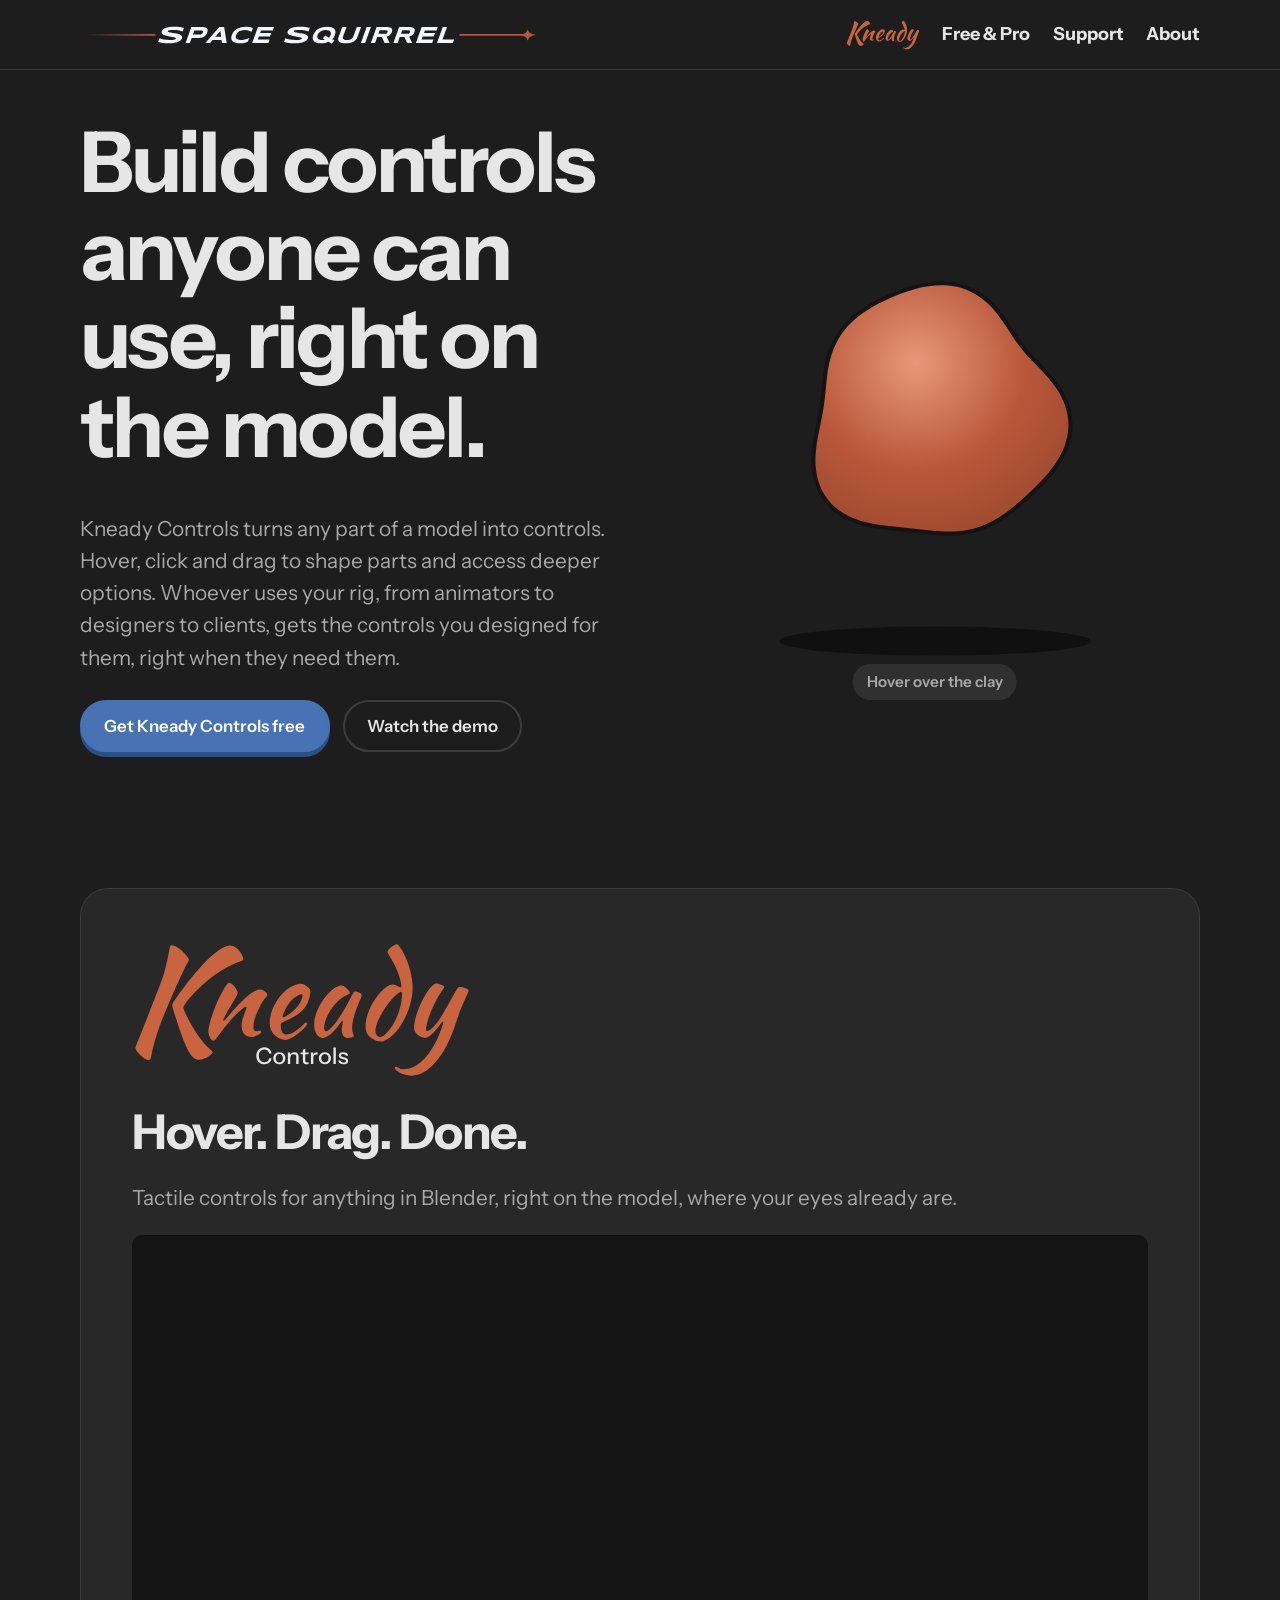
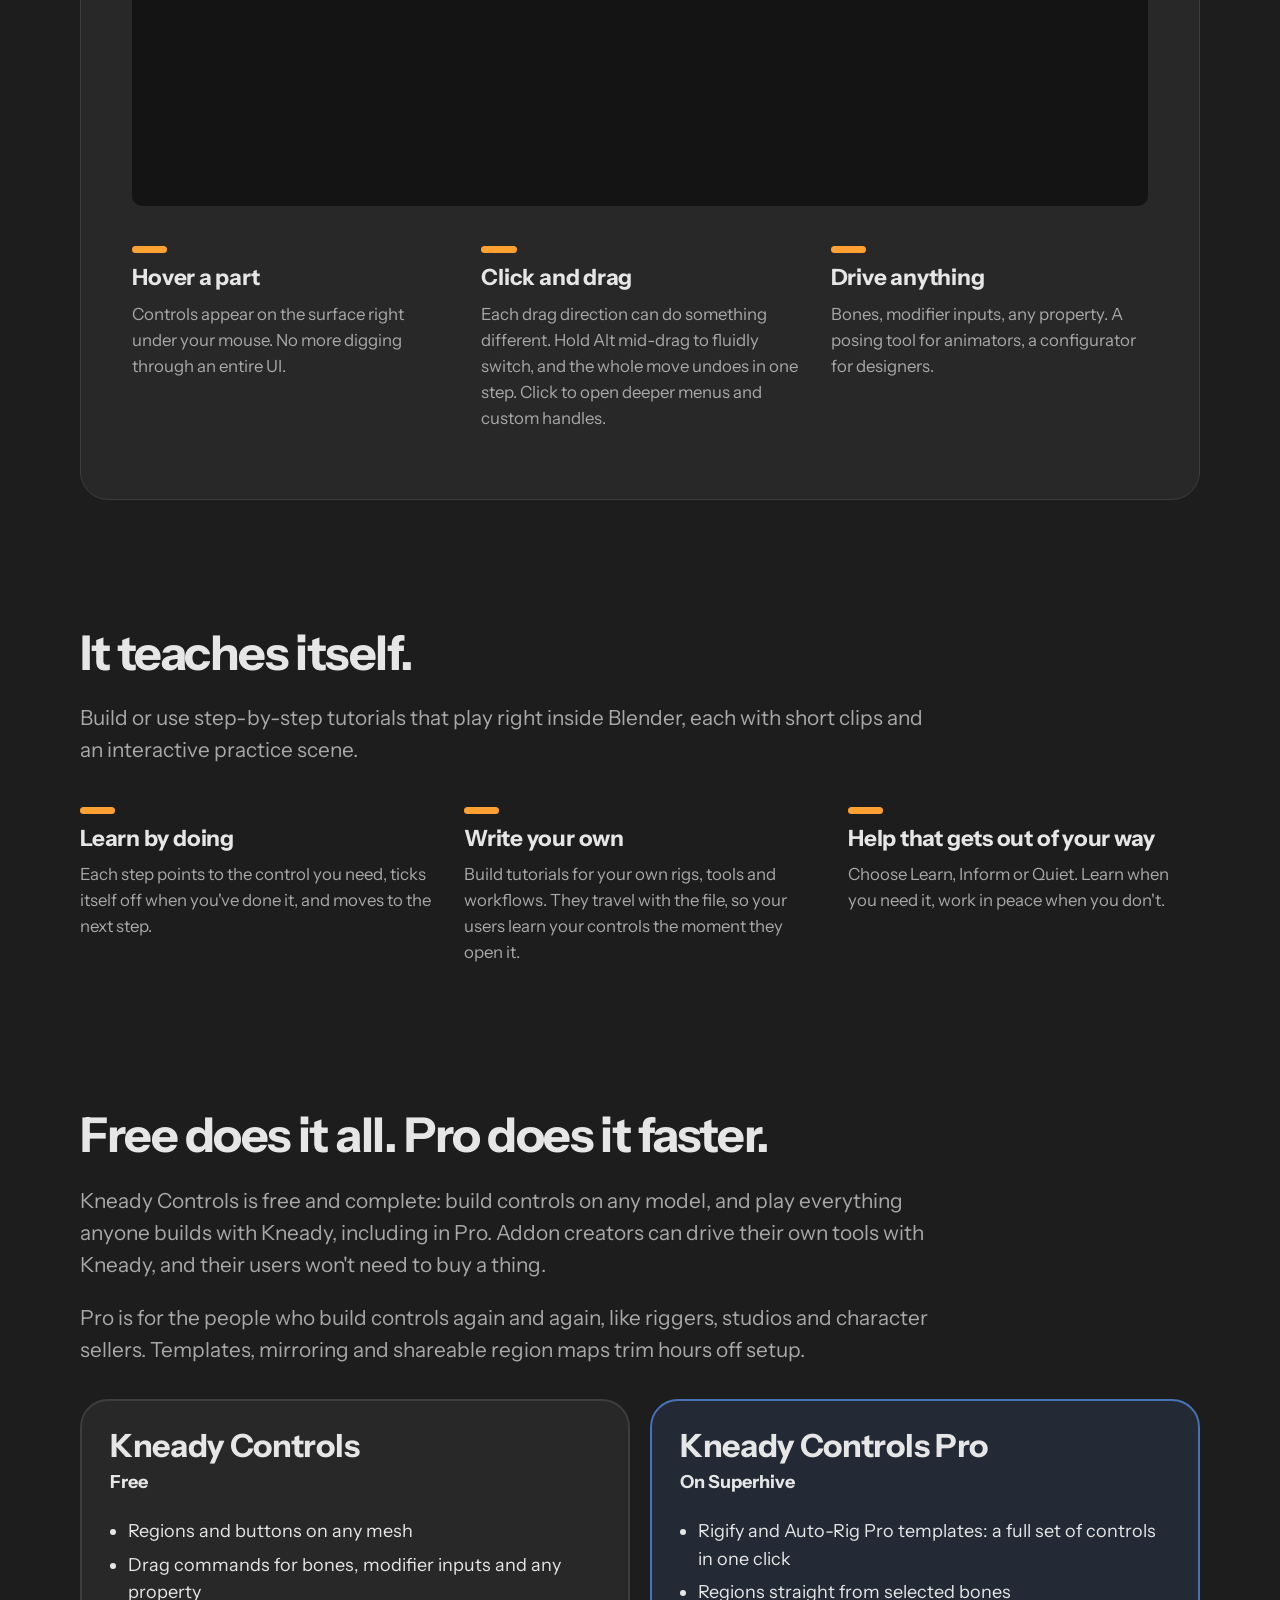
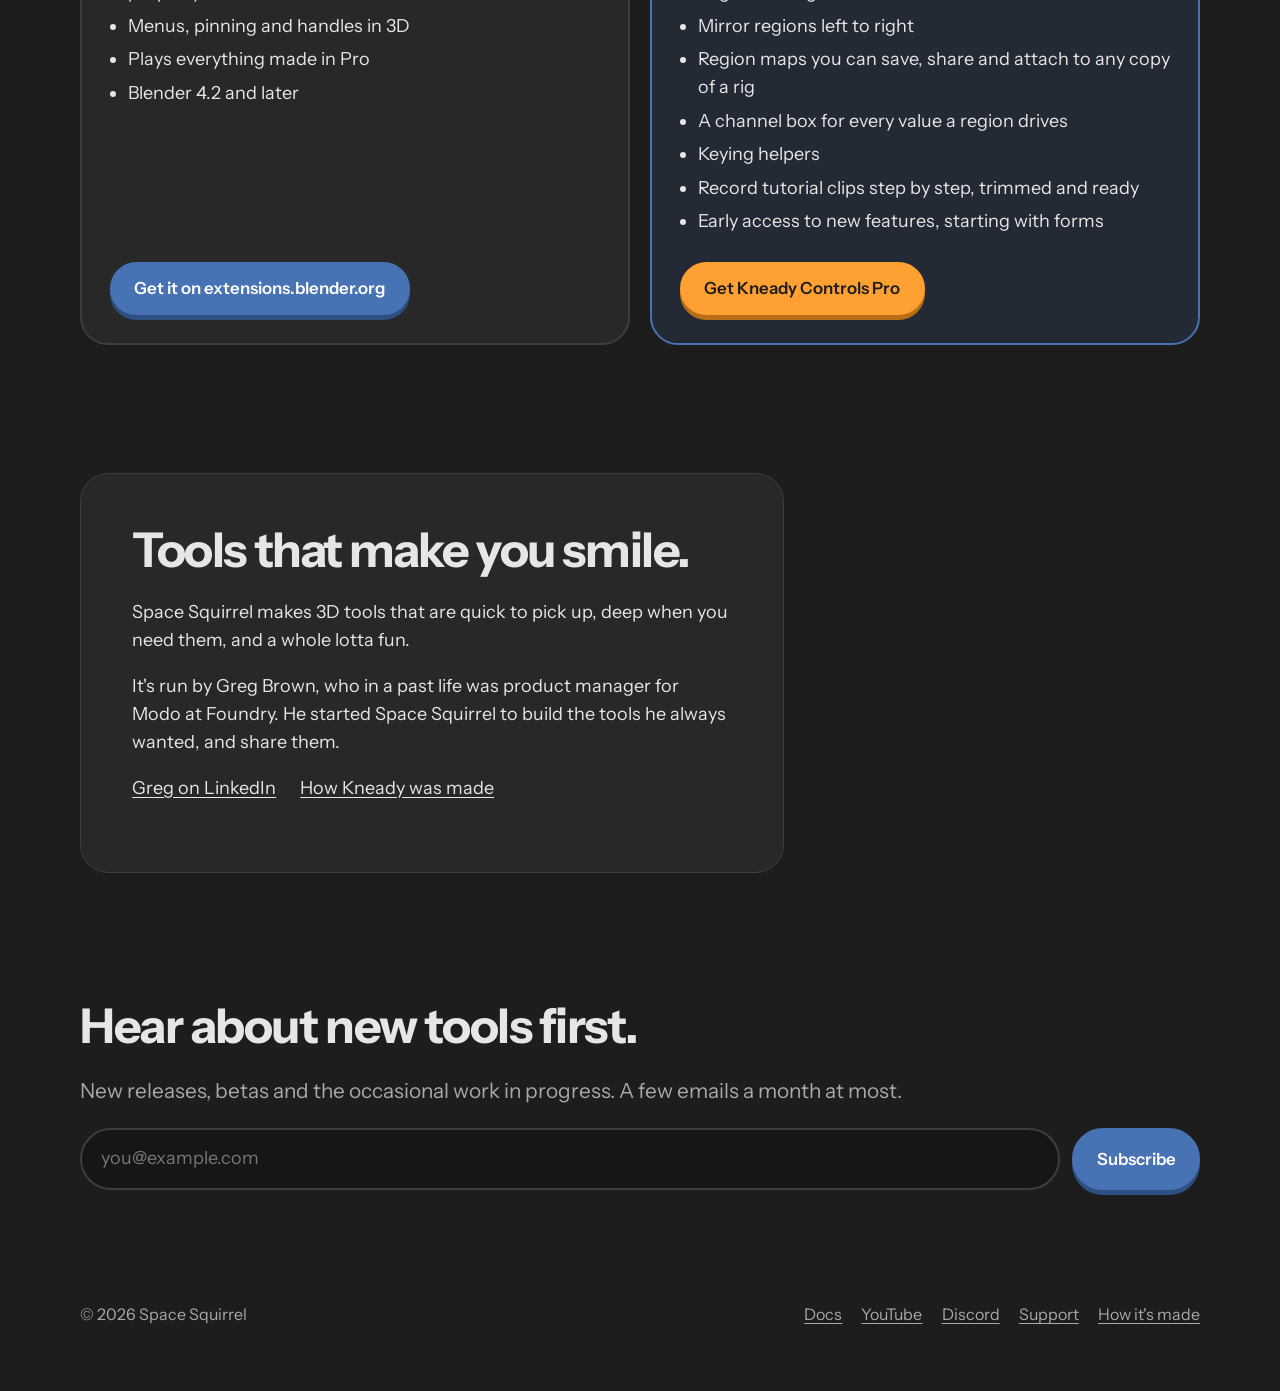
==== commit 17efb91e: "Add How Kneady was made page with AI disclosure Co-Authored-By: Claude Opus 5.5 <noreply@anthropic.c" ====
--- a/index.html
+++ b/index.html
@@ -12,7 +12,7 @@
 <link rel="preconnect" href="https://fonts.googleapis.com">
 <link rel="preconnect" href="https://fonts.gstatic.com" crossorigin>
 <link href="https://fonts.googleapis.com/css2?family=Instrument+Sans:wght@400;500;600;700&display=swap" rel="stylesheet">
-<link rel="stylesheet" href="style.css?v=943502">
+<link rel="stylesheet" href="style.css?v=943600">
 </head>
 <body>
 <div class="wrap">
@@ -143,7 +143,7 @@
           <h2 id="about-title">Tools that make you smile.</h2>
           <p>Space Squirrel makes 3D tools that are quick to pick up, deep when you need them, and a whole lotta fun.</p>
           <p>It's run by Greg Brown, who in a past life was product manager for Modo at Foundry. He started Space Squirrel to build the tools he always wanted, and share them.</p>
-          <p class="about-links"><a href="https://www.linkedin.com/in/greg-brown-techevangelist">Greg on LinkedIn</a><!-- TODO: second link once the page exists --></p>
+          <p class="about-links"><a href="https://www.linkedin.com/in/greg-brown-techevangelist">Greg on LinkedIn</a><a href="/made.html">How Kneady was made</a><!-- TODO: LinkedIn company page link --></p>
         </div>
       </div>
     </section>
@@ -168,9 +168,10 @@
       <a href="#">YouTube</a>
       <a href="https://discord.gg/cDD3acK6bM">Discord</a>
       <a href="support.html">Support</a>
+      <a href="/made.html">How it's made</a>
     </nav>
   </footer>
 </div>
-<script src="clay.js?v=943502"></script>
+<script src="clay.js?v=943600"></script>
 </body>
 </html>
--- a/style.css
+++ b/style.css
@@ -208,3 +208,7 @@
 .doc-links a:hover{border-color:var(--clay)}
 .doc-links strong{display:block;font-size:1.15rem;margin-bottom:.2rem}
 .doc-links span{font-size:.95rem;color:var(--ink-soft)}
+.about-links{display:flex;flex-wrap:wrap;gap:.5rem 1.5rem}
+.prose{max-width:42rem}
+.prose p{margin:0 0 1.1rem}
+.prose .signoff{color:var(--ink-soft);margin-top:1.75rem}
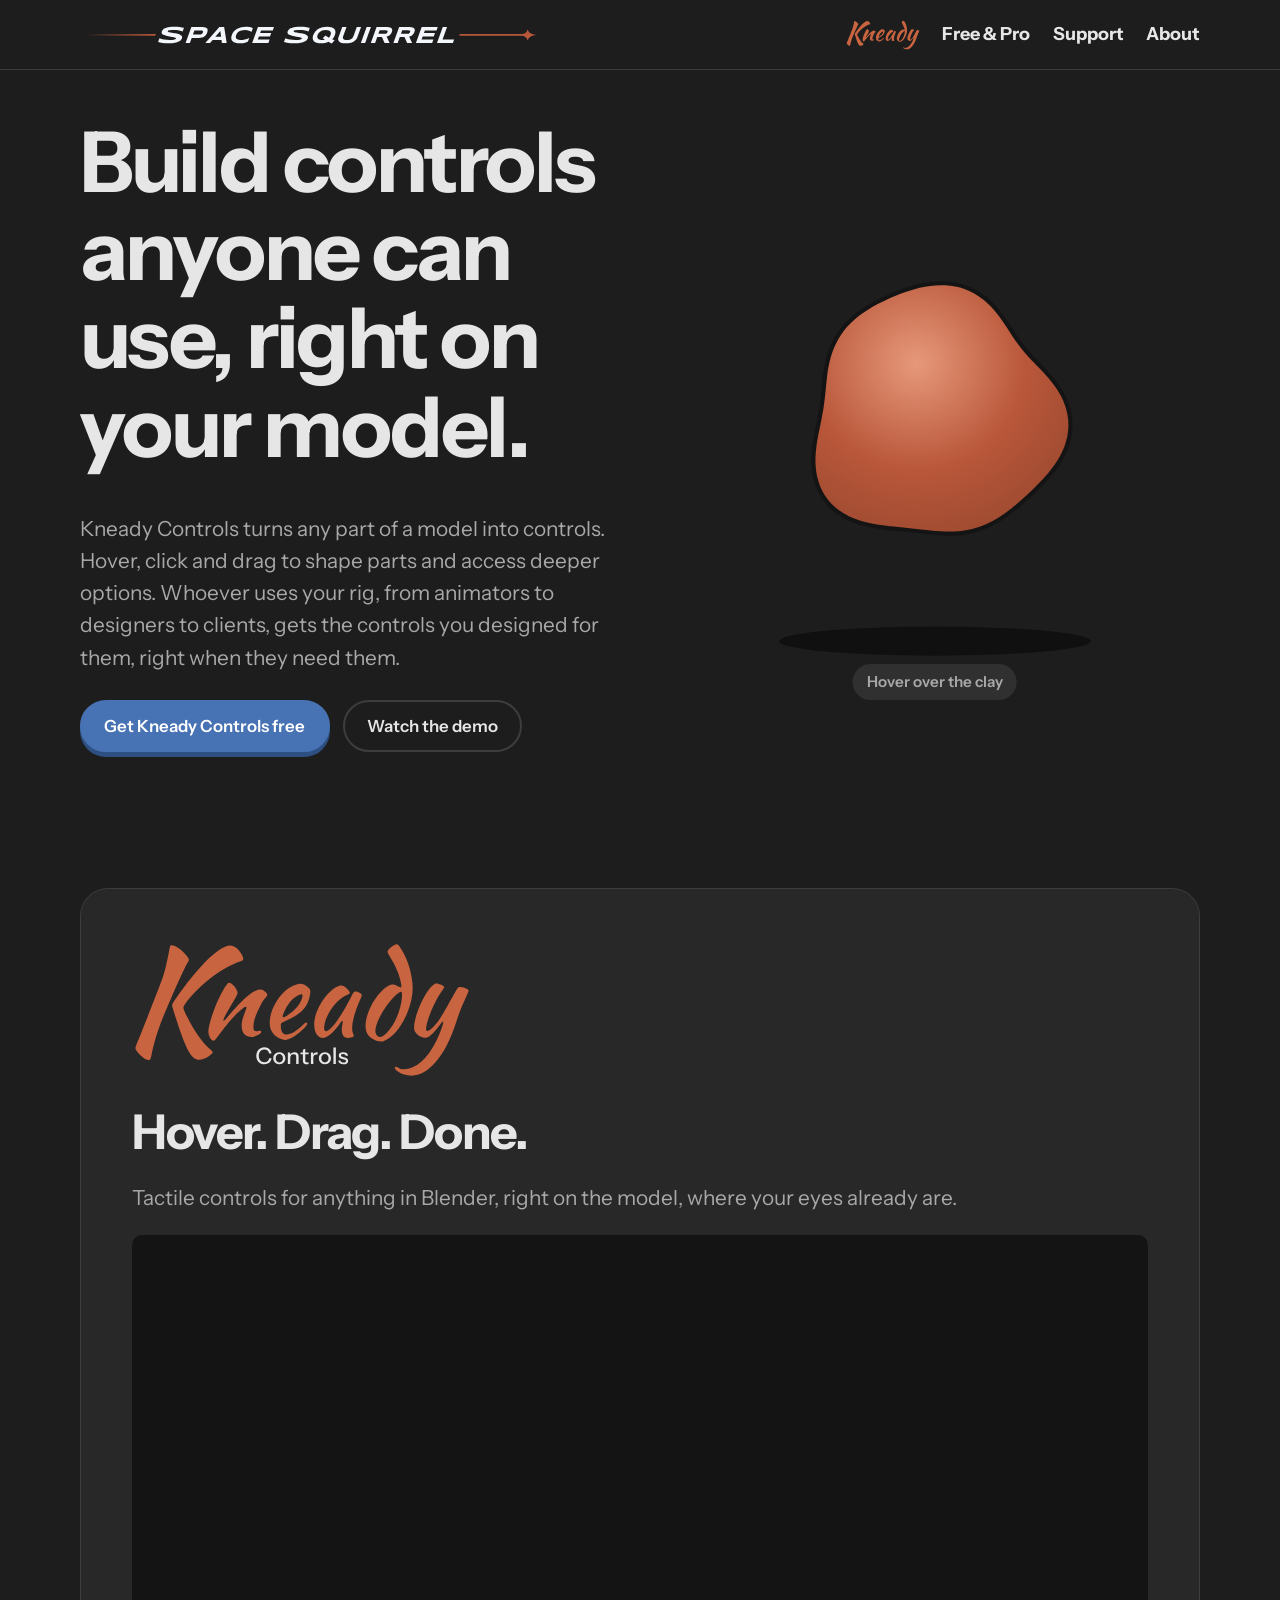
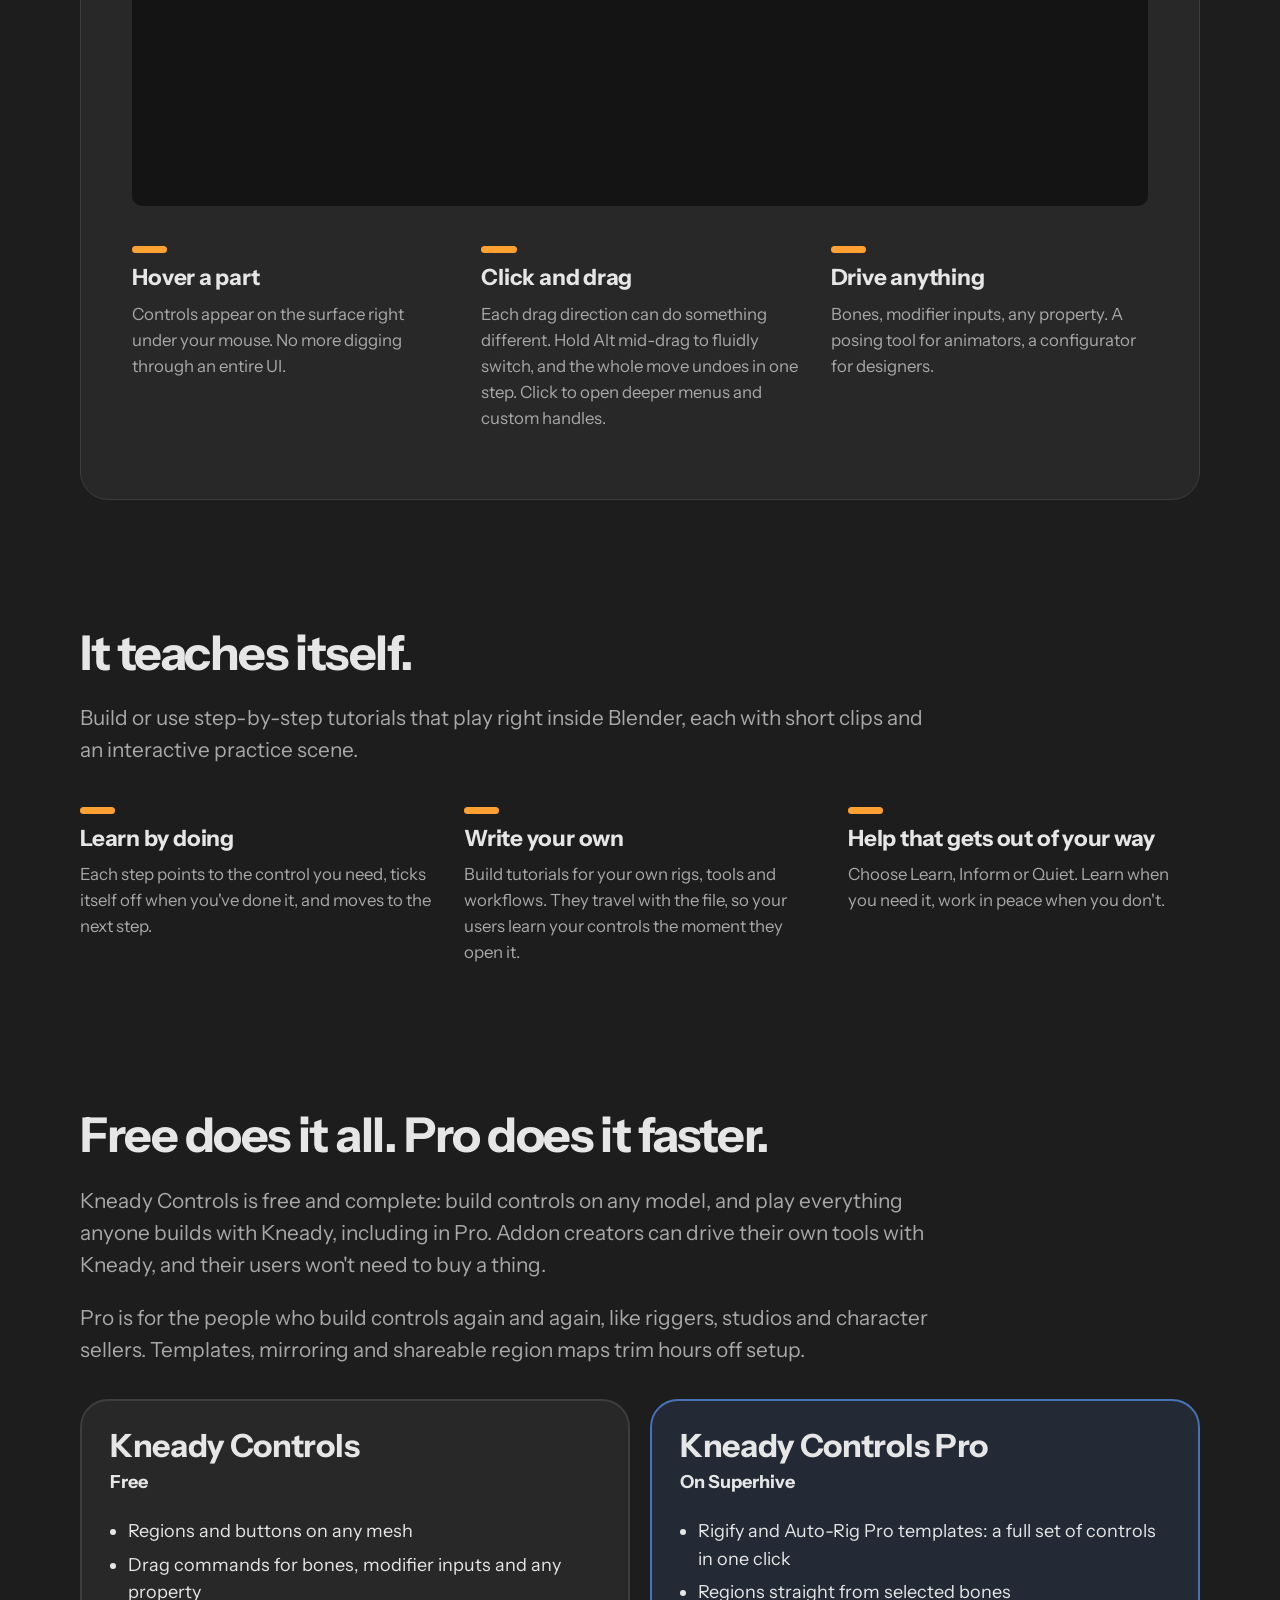
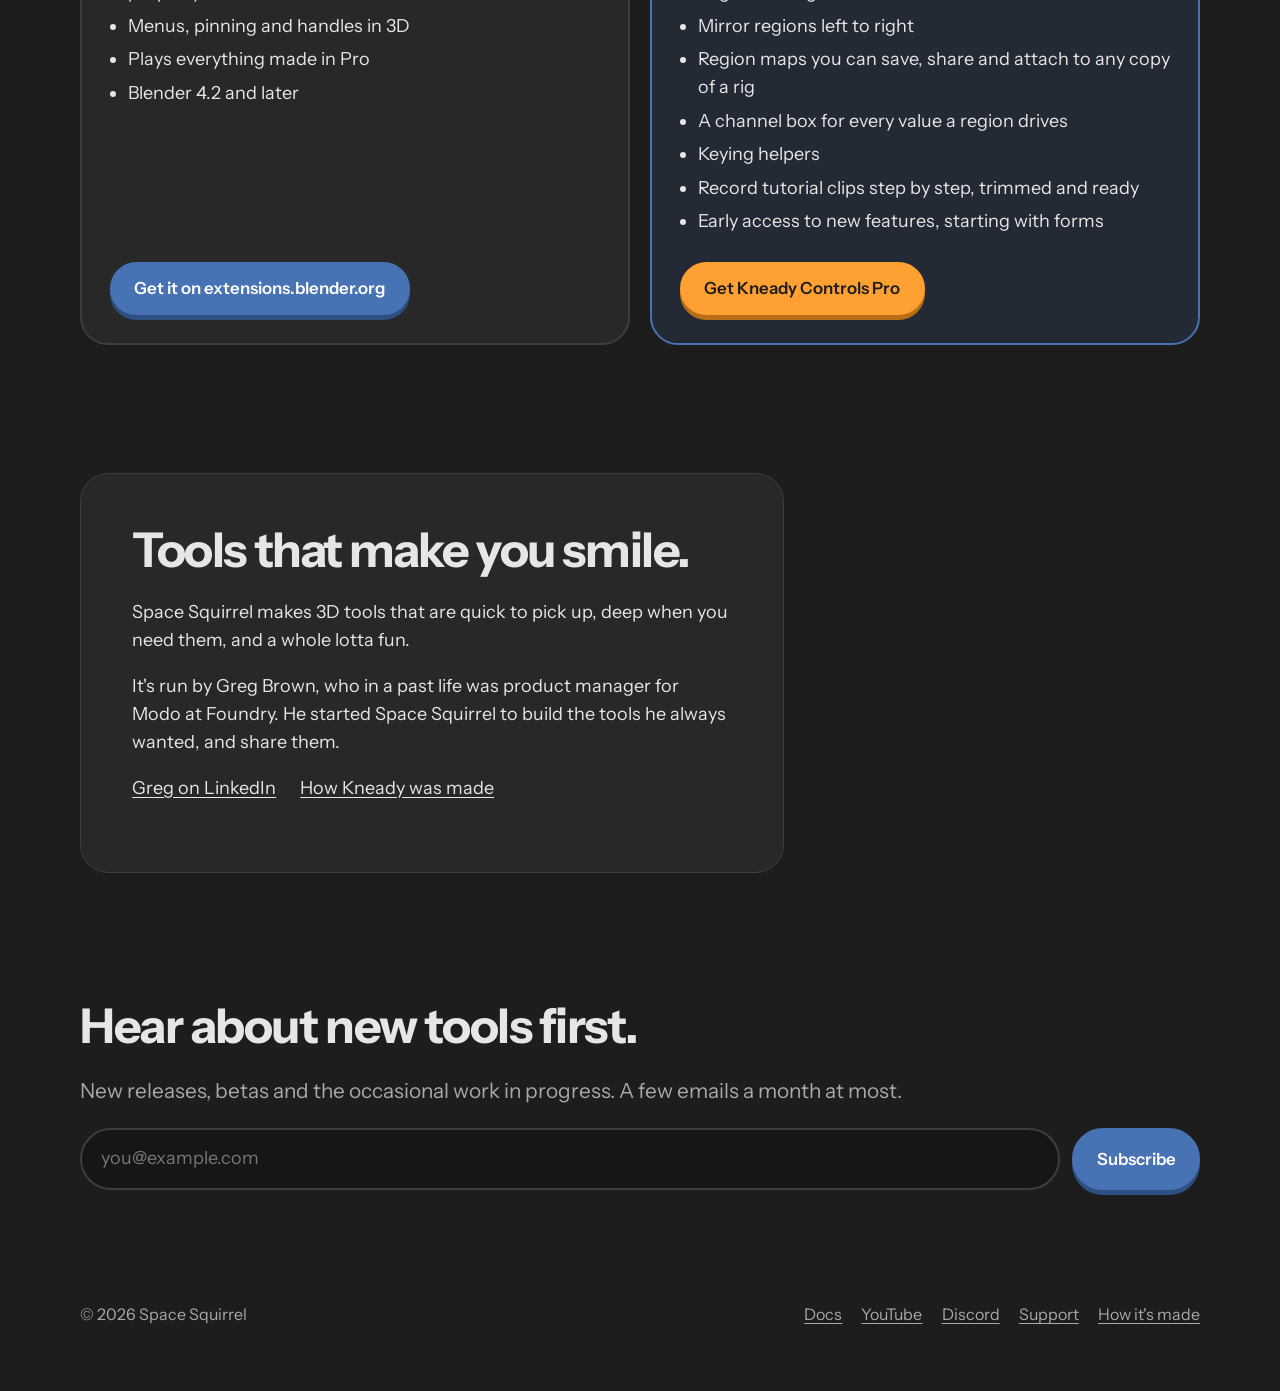
==== commit 74e12381: "Headline: right on your model Co-Authored-By: Claude Opus 5.5 <noreply@anthropic.com>" ====
--- a/index.html
+++ b/index.html
@@ -6,7 +6,7 @@
 <title>Kneady Controls for Blender — Space Squirrel</title>
 <meta name="description" content="Kneady Controls: tactile controls for anything in Blender. Hover any part of your model and drag to shape it. Free, with Kneady Controls Pro for riggers and studios.">
 <link rel="icon" href="favicon.svg" type="image/svg+xml">
-<meta property="og:title" content="Kneady Controls — build controls anyone can use, right on the model">
+<meta property="og:title" content="Kneady Controls — build controls anyone can use, right on your model">
 <meta property="og:description" content="Hover any part of your model and drag to shape it. Free on extensions.blender.org.">
 <meta property="og:url" content="https://spacesquirrel.studio/">
 <link rel="preconnect" href="https://fonts.googleapis.com">
@@ -29,7 +29,7 @@
   <main>
     <section class="hero" aria-labelledby="hero-title">
       <div>
-        <h1 id="hero-title">Build controls anyone can use, right on the model.</h1>
+        <h1 id="hero-title">Build controls anyone can use, right on your model.</h1>
         <p class="lede">Kneady Controls turns any part of a model into controls. Hover, click and drag to shape parts and access deeper options. Whoever uses your rig, from animators to designers to clients, gets the controls you designed for them, right when they need them.</p>
         <div class="actions">
           <!-- TODO: link to the Kneady page on extensions.blender.org -->
